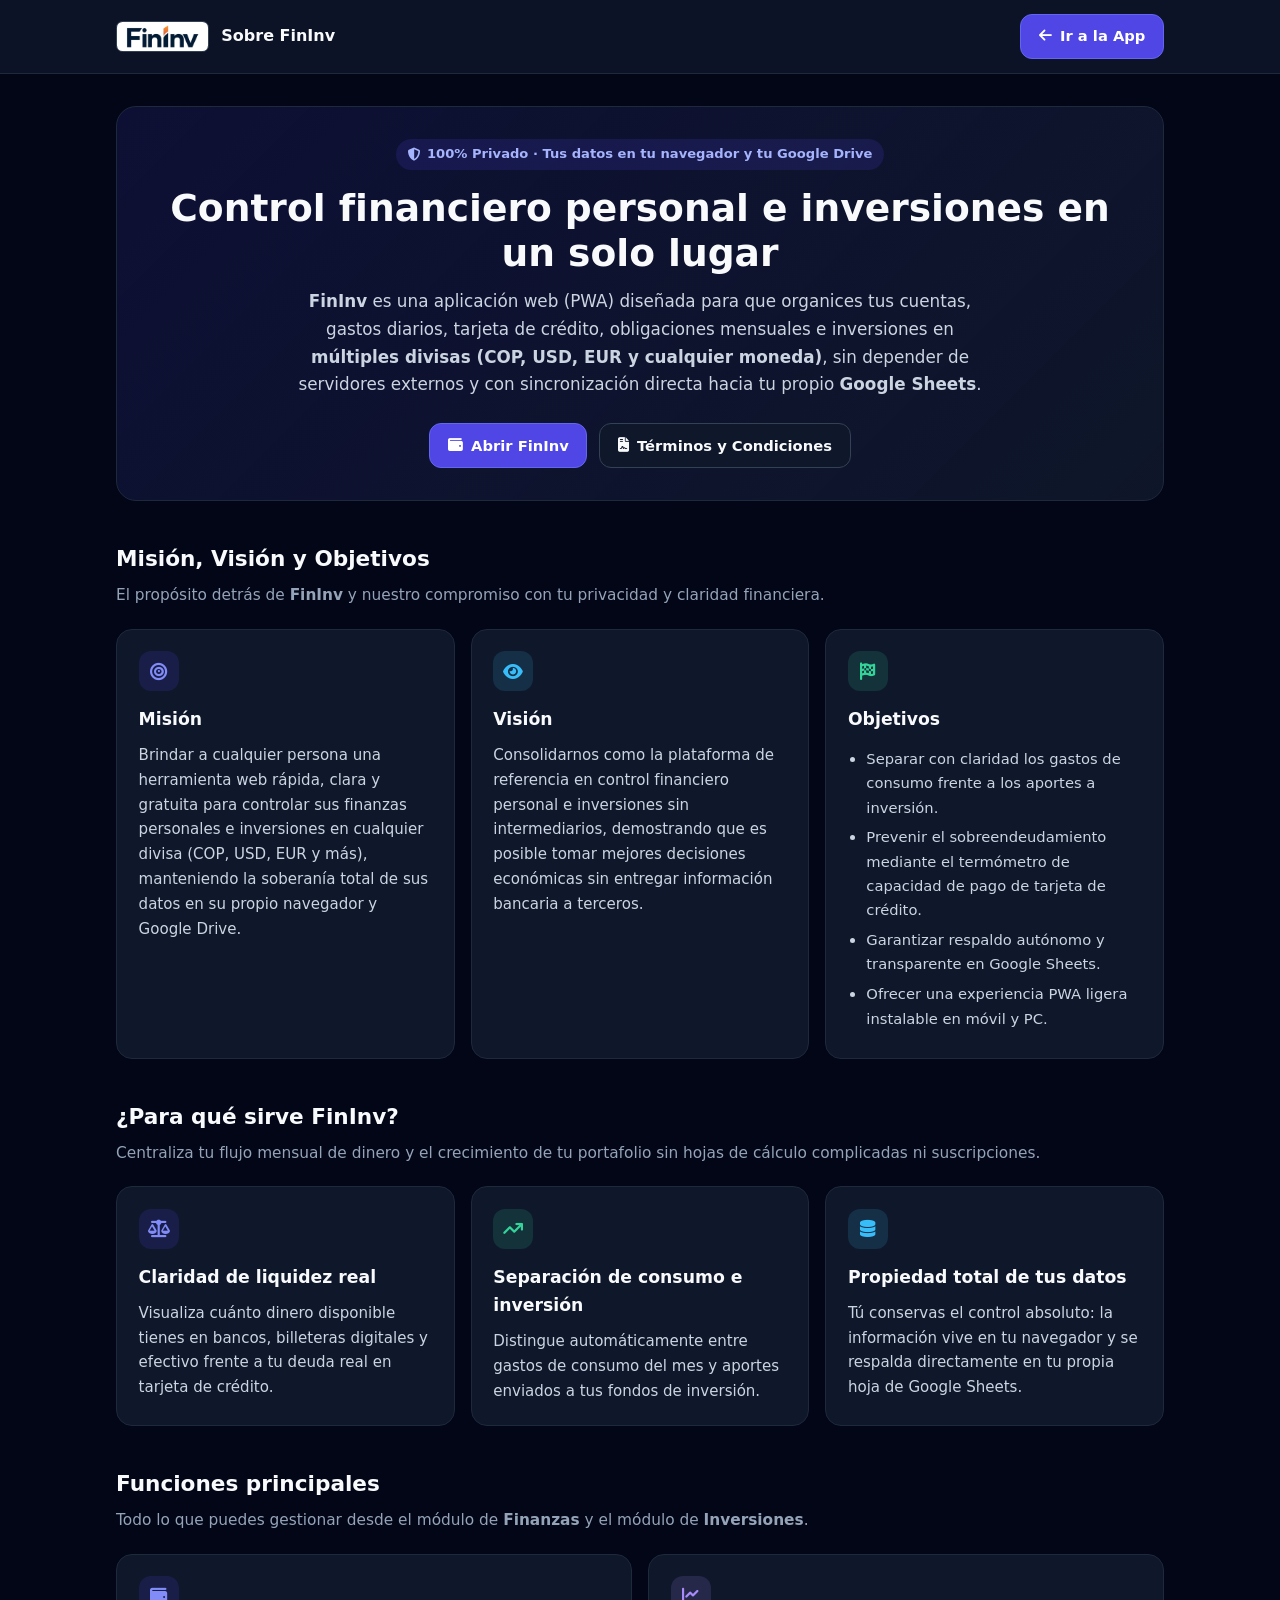
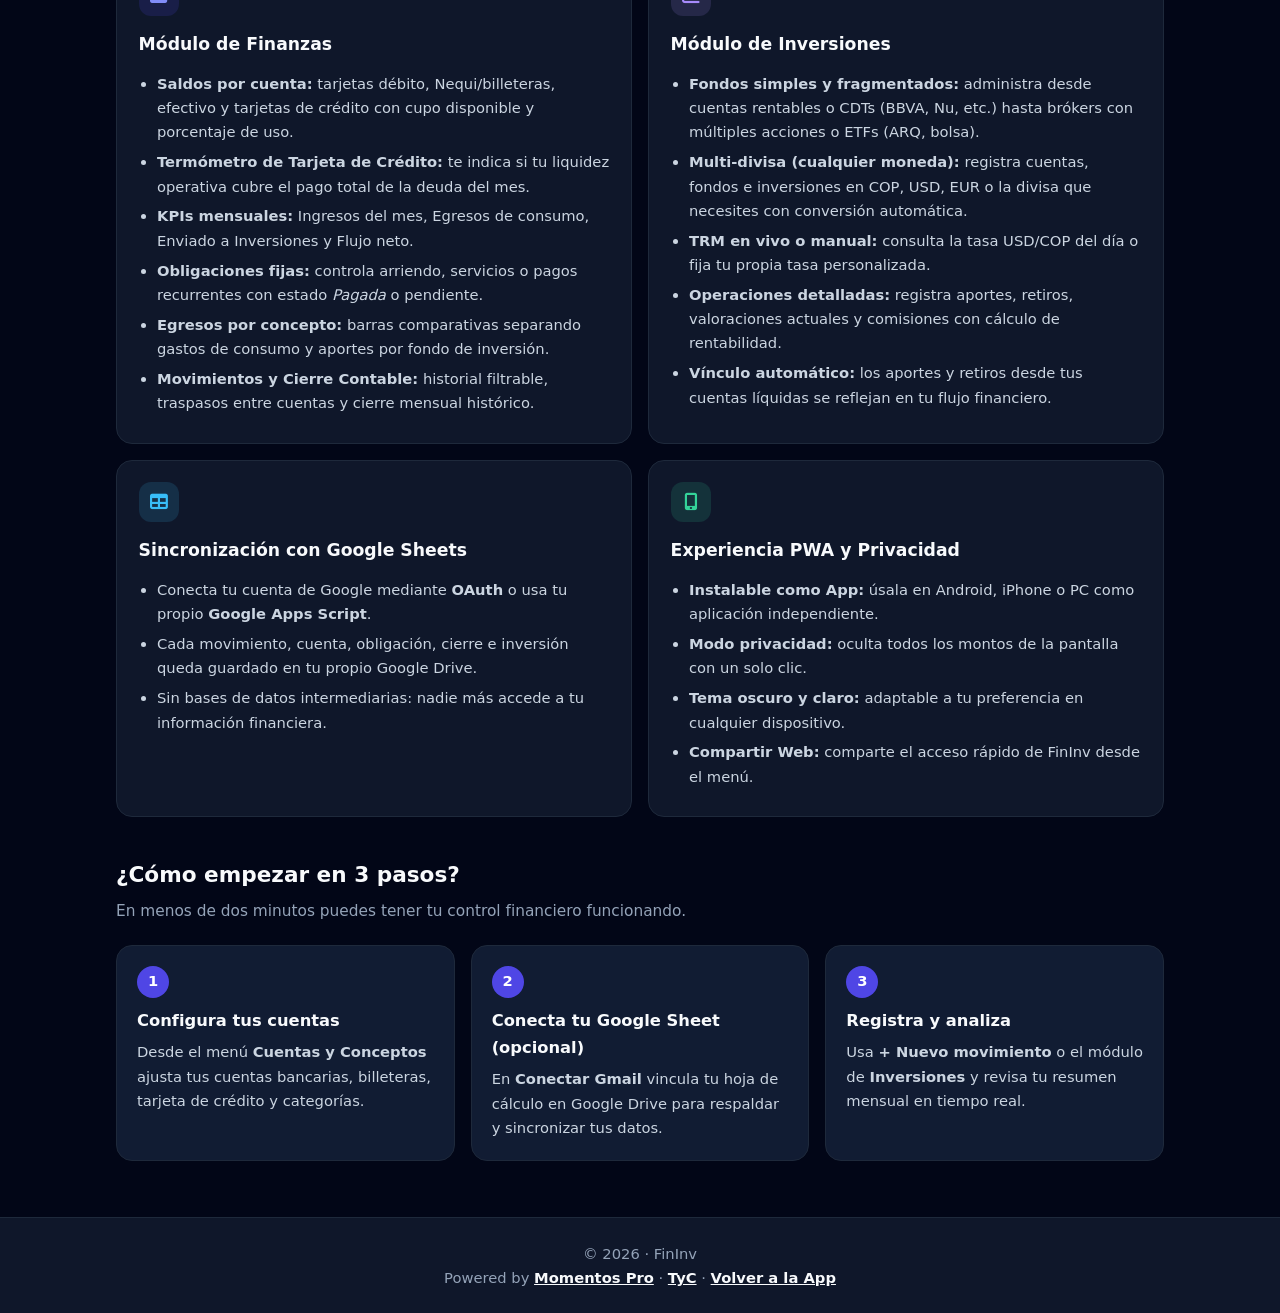
==== sobre/index.html @ 6c618187 "2026111709501416pm" ====
<!DOCTYPE html>
<html lang="es">
<head>
  <meta charset="UTF-8" />
  <meta name="viewport" content="width=device-width, initial-scale=1.0" />
  <title>Sobre FinInv — Misión, Visión, Objetivos y Funciones</title>
  <meta name="description" content="Conoce la misión, visión, objetivos y funciones de FinInv: empoderar tu control financiero personal e inversiones en múltiples divisas (COP, USD, EUR y cualquier moneda) con privacidad total y sincronización directa en tu Google Sheets." />
  <meta name="keywords" content="FinInv, misión FinInv, visión FinInv, objetivos FinInv, qué es FinInv, control financiero multi-divisa, finanzas personales, inversiones multi-moneda, COP, USD, EUR, soberanía de datos, Google Sheets, Momentos Pro" />
  <meta name="author" content="Momentos Pro" />
  <meta name="robots" content="index, follow" />
  <meta name="theme-color" content="#020617" />
  <link rel="canonical" href="https://www.fininv.momentospro.com/sobre/" />

  <link rel="icon" href="/recursos/media/global/favicon_fininv.ico" sizes="64x64" type="image/x-icon" />
  <link rel="icon" href="/recursos/media/global/favicon_fininv.png" sizes="100x100" type="image/png" />
  <link rel="apple-touch-icon" href="/recursos/media/global/pwa_fininv_256x256.png" sizes="256x256" />

  <meta property="og:title" content="Sobre FinInv — Control Financiero e Inversiones" />
  <meta property="og:description" content="Descubre cómo FinInv te ayuda a organizar tus finanzas, deudas, obligaciones e inversiones en múltiples divisas con tus datos en tu propio Google Sheets." />
  <meta property="og:image" content="https://www.fininv.momentospro.com/recursos/media/global/pwa_fininv_256x256.png" />
  <meta property="og:image:type" content="image/png" />
  <meta property="og:image:width" content="256" />
  <meta property="og:image:height" content="256" />
  <meta property="og:url" content="https://www.fininv.momentospro.com/sobre/" />
  <meta property="og:type" content="website" />
  <meta property="og:locale" content="es_CO" />

  <!-- Schema.org SEO: AboutPage + WebApplication (Misión, Visión y Objetivos) -->
  <script type="application/ld+json">
  {
    "@context": "https://schema.org",
    "@type": "AboutPage",
    "name": "Sobre FinInv — Misión, Visión, Objetivos y Funciones",
    "url": "https://www.fininv.momentospro.com/sobre/",
    "inLanguage": "es-CO",
    "description": "Misión: brindar claridad financiera personal e inversiones en múltiples divisas (COP, USD, EUR y cualquier moneda) con soberanía total de los datos en Google Sheets. Visión: ser la herramienta web privada de referencia en gestión financiera personal.",
    "mainEntity": {
      "@type": "WebApplication",
      "name": "FinInv",
      "url": "https://www.fininv.momentospro.com/",
      "applicationCategory": "FinanceApplication",
      "operatingSystem": "Web",
      "provider": {
        "@type": "Organization",
        "name": "Momentos Pro",
        "url": "https://momentospro.com/"
      }
    }
  }
  </script>

  <link rel="stylesheet" href="https://cdnjs.cloudflare.com/ajax/libs/font-awesome/6.5.0/css/all.min.css" />
  <link rel="stylesheet" href="/recursos/css/sobre/sobre.css" />
</head>
<body>
  <header class="sobre-header">
    <div class="sobre-header-inner">
      <a href="/" class="sobre-brand">
        <img src="/recursos/media/global/fininv_logo.avif" alt="FinInv" />
        <span>Sobre FinInv</span>
      </a>
      <a href="/" class="sobre-btn primary">
        <i class="fa-solid fa-arrow-left"></i>
        <span>Ir a la App</span>
      </a>
    </div>
  </header>

  <main class="sobre-main">
    <!-- Hero -->
    <section class="sobre-hero">
      <div class="sobre-badge">
        <i class="fa-solid fa-shield-halved"></i>
        <span>100% Privado · Tus datos en tu navegador y tu Google Drive</span>
      </div>
      <h1>Control financiero personal e inversiones en un solo lugar</h1>
      <p>
        <strong>FinInv</strong> es una aplicación web (PWA) diseñada para que organices tus cuentas,
        gastos diarios, tarjeta de crédito, obligaciones mensuales e inversiones en <strong>múltiples divisas (COP, USD, EUR y cualquier moneda)</strong>,
        sin depender de servidores externos y con sincronización directa hacia tu propio <strong>Google Sheets</strong>.
      </p>
      <div class="sobre-hero-actions">
        <a href="/" class="sobre-btn primary">
          <i class="fa-solid fa-wallet"></i>
          <span>Abrir FinInv</span>
        </a>
        <a href="/tyc/" class="sobre-btn">
          <i class="fa-solid fa-file-contract"></i>
          <span>Términos y Condiciones</span>
        </a>
      </div>
    </section>

    <!-- Misión, Visión y Objetivos -->
    <section>
      <h2 class="sobre-section-title">Misión, Visión y Objetivos</h2>
      <p class="sobre-section-sub">
        El propósito detrás de <strong>FinInv</strong> y nuestro compromiso con tu privacidad y claridad financiera.
      </p>
      <div class="sobre-grid cols-3">
        <article class="sobre-card">
          <div class="sobre-card-icon"><i class="fa-solid fa-bullseye"></i></div>
          <h3>Misión</h3>
          <p>
            Brindar a cualquier persona una herramienta web rápida, clara y gratuita para controlar sus finanzas personales e inversiones en cualquier divisa (COP, USD, EUR y más), manteniendo la soberanía total de sus datos en su propio navegador y Google Drive.
          </p>
        </article>
        <article class="sobre-card">
          <div class="sobre-card-icon sky"><i class="fa-solid fa-eye"></i></div>
          <h3>Visión</h3>
          <p>
            Consolidarnos como la plataforma de referencia en control financiero personal e inversiones sin intermediarios, demostrando que es posible tomar mejores decisiones económicas sin entregar información bancaria a terceros.
          </p>
        </article>
        <article class="sobre-card">
          <div class="sobre-card-icon emerald"><i class="fa-solid fa-flag-checkered"></i></div>
          <h3>Objetivos</h3>
          <ul class="sobre-list">
            <li>Separar con claridad los gastos de consumo frente a los aportes a inversión.</li>
            <li>Prevenir el sobreendeudamiento mediante el termómetro de capacidad de pago de tarjeta de crédito.</li>
            <li>Garantizar respaldo autónomo y transparente en Google Sheets.</li>
            <li>Ofrecer una experiencia PWA ligera instalable en móvil y PC.</li>
          </ul>
        </article>
      </div>
    </section>

    <!-- ¿Para qué sirve? -->
    <section>
      <h2 class="sobre-section-title">¿Para qué sirve FinInv?</h2>
      <p class="sobre-section-sub">
        Centraliza tu flujo mensual de dinero y el crecimiento de tu portafolio sin hojas de cálculo complicadas ni suscripciones.
      </p>
      <div class="sobre-grid cols-3">
        <article class="sobre-card">
          <div class="sobre-card-icon"><i class="fa-solid fa-scale-balanced"></i></div>
          <h3>Claridad de liquidez real</h3>
          <p>
            Visualiza cuánto dinero disponible tienes en bancos, billeteras digitales y efectivo frente a tu deuda real en tarjeta de crédito.
          </p>
        </article>
        <article class="sobre-card">
          <div class="sobre-card-icon emerald"><i class="fa-solid fa-arrow-trend-up"></i></div>
          <h3>Separación de consumo e inversión</h3>
          <p>
            Distingue automáticamente entre gastos de consumo del mes y aportes enviados a tus fondos de inversión.
          </p>
        </article>
        <article class="sobre-card">
          <div class="sobre-card-icon sky"><i class="fa-solid fa-database"></i></div>
          <h3>Propiedad total de tus datos</h3>
          <p>
            Tú conservas el control absoluto: la información vive en tu navegador y se respalda directamente en tu propia hoja de Google Sheets.
          </p>
        </article>
      </div>
    </section>

    <!-- Funciones principales -->
    <section>
      <h2 class="sobre-section-title">Funciones principales</h2>
      <p class="sobre-section-sub">
        Todo lo que puedes gestionar desde el módulo de <strong>Finanzas</strong> y el módulo de <strong>Inversiones</strong>.
      </p>
      <div class="sobre-grid">
        <article class="sobre-card">
          <div class="sobre-card-icon"><i class="fa-solid fa-wallet"></i></div>
          <h3>Módulo de Finanzas</h3>
          <ul class="sobre-list">
            <li><strong>Saldos por cuenta:</strong> tarjetas débito, Nequi/billeteras, efectivo y tarjetas de crédito con cupo disponible y porcentaje de uso.</li>
            <li><strong>Termómetro de Tarjeta de Crédito:</strong> te indica si tu liquidez operativa cubre el pago total de la deuda del mes.</li>
            <li><strong>KPIs mensuales:</strong> Ingresos del mes, Egresos de consumo, Enviado a Inversiones y Flujo neto.</li>
            <li><strong>Obligaciones fijas:</strong> controla arriendo, servicios o pagos recurrentes con estado <em>Pagada</em> o pendiente.</li>
            <li><strong>Egresos por concepto:</strong> barras comparativas separando gastos de consumo y aportes por fondo de inversión.</li>
            <li><strong>Movimientos y Cierre Contable:</strong> historial filtrable, traspasos entre cuentas y cierre mensual histórico.</li>
          </ul>
        </article>

        <article class="sobre-card">
          <div class="sobre-card-icon violet"><i class="fa-solid fa-chart-line"></i></div>
          <h3>Módulo de Inversiones</h3>
          <ul class="sobre-list">
            <li><strong>Fondos simples y fragmentados:</strong> administra desde cuentas rentables o CDTs (BBVA, Nu, etc.) hasta brókers con múltiples acciones o ETFs (ARQ, bolsa).</li>
            <li><strong>Multi-divisa (cualquier moneda):</strong> registra cuentas, fondos e inversiones en COP, USD, EUR o la divisa que necesites con conversión automática.</li>
            <li><strong>TRM en vivo o manual:</strong> consulta la tasa USD/COP del día o fija tu propia tasa personalizada.</li>
            <li><strong>Operaciones detalladas:</strong> registra aportes, retiros, valoraciones actuales y comisiones con cálculo de rentabilidad.</li>
            <li><strong>Vínculo automático:</strong> los aportes y retiros desde tus cuentas líquidas se reflejan en tu flujo financiero.</li>
          </ul>
        </article>

        <article class="sobre-card">
          <div class="sobre-card-icon sky"><i class="fa-solid fa-table"></i></div>
          <h3>Sincronización con Google Sheets</h3>
          <ul class="sobre-list">
            <li>Conecta tu cuenta de Google mediante <strong>OAuth</strong> o usa tu propio <strong>Google Apps Script</strong>.</li>
            <li>Cada movimiento, cuenta, obligación, cierre e inversión queda guardado en tu propio Google Drive.</li>
            <li>Sin bases de datos intermediarias: nadie más accede a tu información financiera.</li>
          </ul>
        </article>

        <article class="sobre-card">
          <div class="sobre-card-icon emerald"><i class="fa-solid fa-mobile-screen-button"></i></div>
          <h3>Experiencia PWA y Privacidad</h3>
          <ul class="sobre-list">
            <li><strong>Instalable como App:</strong> úsala en Android, iPhone o PC como aplicación independiente.</li>
            <li><strong>Modo privacidad:</strong> oculta todos los montos de la pantalla con un solo clic.</li>
            <li><strong>Tema oscuro y claro:</strong> adaptable a tu preferencia en cualquier dispositivo.</li>
            <li><strong>Compartir Web:</strong> comparte el acceso rápido de FinInv desde el menú.</li>
          </ul>
        </article>
      </div>
    </section>

    <!-- Cómo empezar -->
    <section>
      <h2 class="sobre-section-title">¿Cómo empezar en 3 pasos?</h2>
      <p class="sobre-section-sub">En menos de dos minutos puedes tener tu control financiero funcionando.</p>
      <div class="sobre-steps">
        <div class="sobre-step">
          <div class="sobre-step-num">1</div>
          <h3>Configura tus cuentas</h3>
          <p>Desde el menú <strong>Cuentas y Conceptos</strong> ajusta tus cuentas bancarias, billeteras, tarjeta de crédito y categorías.</p>
        </div>
        <div class="sobre-step">
          <div class="sobre-step-num">2</div>
          <h3>Conecta tu Google Sheet (opcional)</h3>
          <p>En <strong>Conectar Gmail</strong> vincula tu hoja de cálculo en Google Drive para respaldar y sincronizar tus datos.</p>
        </div>
        <div class="sobre-step">
          <div class="sobre-step-num">3</div>
          <h3>Registra y analiza</h3>
          <p>Usa <strong>+ Nuevo movimiento</strong> o el módulo de <strong>Inversiones</strong> y revisa tu resumen mensual en tiempo real.</p>
        </div>
      </div>
    </section>
  </main>

  <footer class="sobre-footer">
    © 2026 · FinInv <br />
    Powered by <a href="https://momentospro.com/" target="_blank" rel="noopener">Momentos Pro</a> ·
    <a href="/tyc/">TyC</a> ·
    <a href="/">Volver a la App</a>
  </footer>
</body>
</html>
---- recursos/css/sobre/sobre.css ----
/* sobre.css | Página informativa Sobre FinInv */

:root {
  --bg-page: #020617;
  --bg-card: #0f172a;
  --bg-subtle: #111c33;
  --border: #1e293b;
  --border-strong: #334155;
  --text-strong: #f8fafc;
  --text-main: #e2e8f0;
  --text-muted: #94a3b8;
  --indigo: #4f46e5;
  --indigo-hover: #6366f1;
  --indigo-soft: rgba(79, 70, 229, 0.16);
  --emerald: #34d399;
  --sky: #38bdf8;
  --violet: #a78bfa;
}

* {
  box-sizing: border-box;
}

html, body {
  margin: 0;
  padding: 0;
  background: var(--bg-page);
  color: var(--text-main);
  font-family: system-ui, -apple-system, BlinkMacSystemFont, "Segoe UI", Roboto, sans-serif;
  line-height: 1.65;
}

a {
  color: inherit;
}

.sobre-header {
  border-bottom: 1px solid var(--border);
  background: rgba(15, 23, 42, 0.85);
  backdrop-filter: blur(8px);
  position: sticky;
  top: 0;
  z-index: 20;
}

.sobre-header-inner {
  max-width: 68rem;
  margin: 0 auto;
  padding: 0.85rem 1.25rem;
  display: flex;
  align-items: center;
  justify-content: space-between;
  gap: 1rem;
}

.sobre-brand {
  display: flex;
  align-items: center;
  gap: 0.75rem;
  text-decoration: none;
}

.sobre-brand img {
  height: 1.9rem;
  border-radius: 0.4rem;
  border: 1px solid var(--border-strong);
  background: var(--bg-card);
}

.sobre-brand span {
  font-size: 1rem;
  font-weight: 700;
  color: var(--text-strong);
}

.sobre-btn {
  display: inline-flex;
  align-items: center;
  justify-content: center;
  gap: 0.5rem;
  padding: 0.6rem 1.1rem;
  border-radius: 0.75rem;
  font-size: 0.92rem;
  font-weight: 600;
  text-decoration: none;
  border: 1px solid var(--border-strong);
  background: var(--bg-card);
  color: var(--text-strong);
  transition: background-color 0.15s ease, border-color 0.15s ease, transform 0.15s ease;
}

.sobre-btn:hover {
  background: #1e293b;
}

.sobre-btn.primary {
  background: var(--indigo);
  border-color: var(--indigo-hover);
  color: #ffffff;
}

.sobre-btn.primary:hover {
  background: var(--indigo-hover);
}

.sobre-main {
  max-width: 68rem;
  margin: 0 auto;
  padding: 2rem 1.25rem 3.5rem;
  display: flex;
  flex-direction: column;
  gap: 2.5rem;
}

.sobre-hero {
  border: 1px solid var(--border);
  border-radius: 1.25rem;
  background: linear-gradient(135deg, rgba(79, 70, 229, 0.14), rgba(15, 23, 42, 0.95));
  padding: 2rem 1.5rem;
  text-align: center;
}

.sobre-badge {
  display: inline-flex;
  align-items: center;
  gap: 0.4rem;
  padding: 0.3rem 0.75rem;
  border-radius: 9999px;
  background: var(--indigo-soft);
  color: #a5b4fc;
  font-size: 0.82rem;
  font-weight: 600;
  margin-bottom: 1rem;
}

.sobre-hero h1 {
  margin: 0 0 0.75rem;
  font-size: clamp(1.65rem, 4vw, 2.35rem);
  line-height: 1.2;
  color: var(--text-strong);
}

.sobre-hero p {
  margin: 0 auto 1.5rem;
  max-width: 44rem;
  font-size: 1.05rem;
  color: #cbd5e1;
}

.sobre-hero-actions {
  display: flex;
  flex-wrap: wrap;
  justify-content: center;
  gap: 0.75rem;
}

.sobre-section-title {
  margin: 0 0 0.4rem;
  font-size: 1.35rem;
  font-weight: 700;
  color: var(--text-strong);
}

.sobre-section-sub {
  margin: 0 0 1.25rem;
  font-size: 0.96rem;
  color: var(--text-muted);
}

.sobre-grid {
  display: grid;
  grid-template-columns: 1fr;
  gap: 1rem;
}

@media (min-width: 768px) {
  .sobre-grid {
    grid-template-columns: repeat(2, minmax(0, 1fr));
  }
  .sobre-grid.cols-3 {
    grid-template-columns: repeat(3, minmax(0, 1fr));
  }
}

.sobre-card {
  border: 1px solid var(--border);
  border-radius: 1rem;
  background: var(--bg-card);
  padding: 1.35rem;
  display: flex;
  flex-direction: column;
  gap: 0.6rem;
}

.sobre-card-icon {
  width: 2.5rem;
  height: 2.5rem;
  border-radius: 0.75rem;
  display: flex;
  align-items: center;
  justify-content: center;
  font-size: 1.1rem;
  background: var(--indigo-soft);
  color: #818cf8;
}

.sobre-card-icon.emerald {
  background: rgba(52, 211, 153, 0.14);
  color: var(--emerald);
}

.sobre-card-icon.sky {
  background: rgba(56, 189, 248, 0.14);
  color: var(--sky);
}

.sobre-card-icon.violet {
  background: rgba(167, 139, 250, 0.14);
  color: var(--violet);
}

.sobre-card h3 {
  margin: 0.25rem 0 0;
  font-size: 1.08rem;
  color: var(--text-strong);
}

.sobre-card p {
  margin: 0;
  font-size: 0.94rem;
  color: #cbd5e1;
}

.sobre-list {
  margin: 0.25rem 0 0;
  padding-left: 1.15rem;
  font-size: 0.92rem;
  color: #cbd5e1;
}

.sobre-list li {
  margin-bottom: 0.35rem;
}

.sobre-steps {
  display: grid;
  grid-template-columns: 1fr;
  gap: 1rem;
}

@media (min-width: 768px) {
  .sobre-steps {
    grid-template-columns: repeat(3, minmax(0, 1fr));
  }
}

.sobre-step {
  border: 1px solid var(--border);
  border-radius: 1rem;
  background: var(--bg-subtle);
  padding: 1.25rem;
}

.sobre-step-num {
  display: inline-flex;
  align-items: center;
  justify-content: center;
  width: 2rem;
  height: 2rem;
  border-radius: 9999px;
  background: var(--indigo);
  color: #ffffff;
  font-weight: 700;
  font-size: 0.92rem;
  margin-bottom: 0.65rem;
}

.sobre-step h3 {
  margin: 0 0 0.35rem;
  font-size: 1.02rem;
  color: var(--text-strong);
}

.sobre-step p {
  margin: 0;
  font-size: 0.92rem;
  color: #cbd5e1;
}

.sobre-footer {
  border-top: 1px solid var(--border);
  background: var(--bg-card);
  padding: 1.5rem 1.25rem;
  text-align: center;
  font-size: 0.92rem;
  line-height: 1.6;
  color: var(--text-muted);
}

.sobre-footer a {
  color: var(--text-strong);
  font-weight: 600;
}
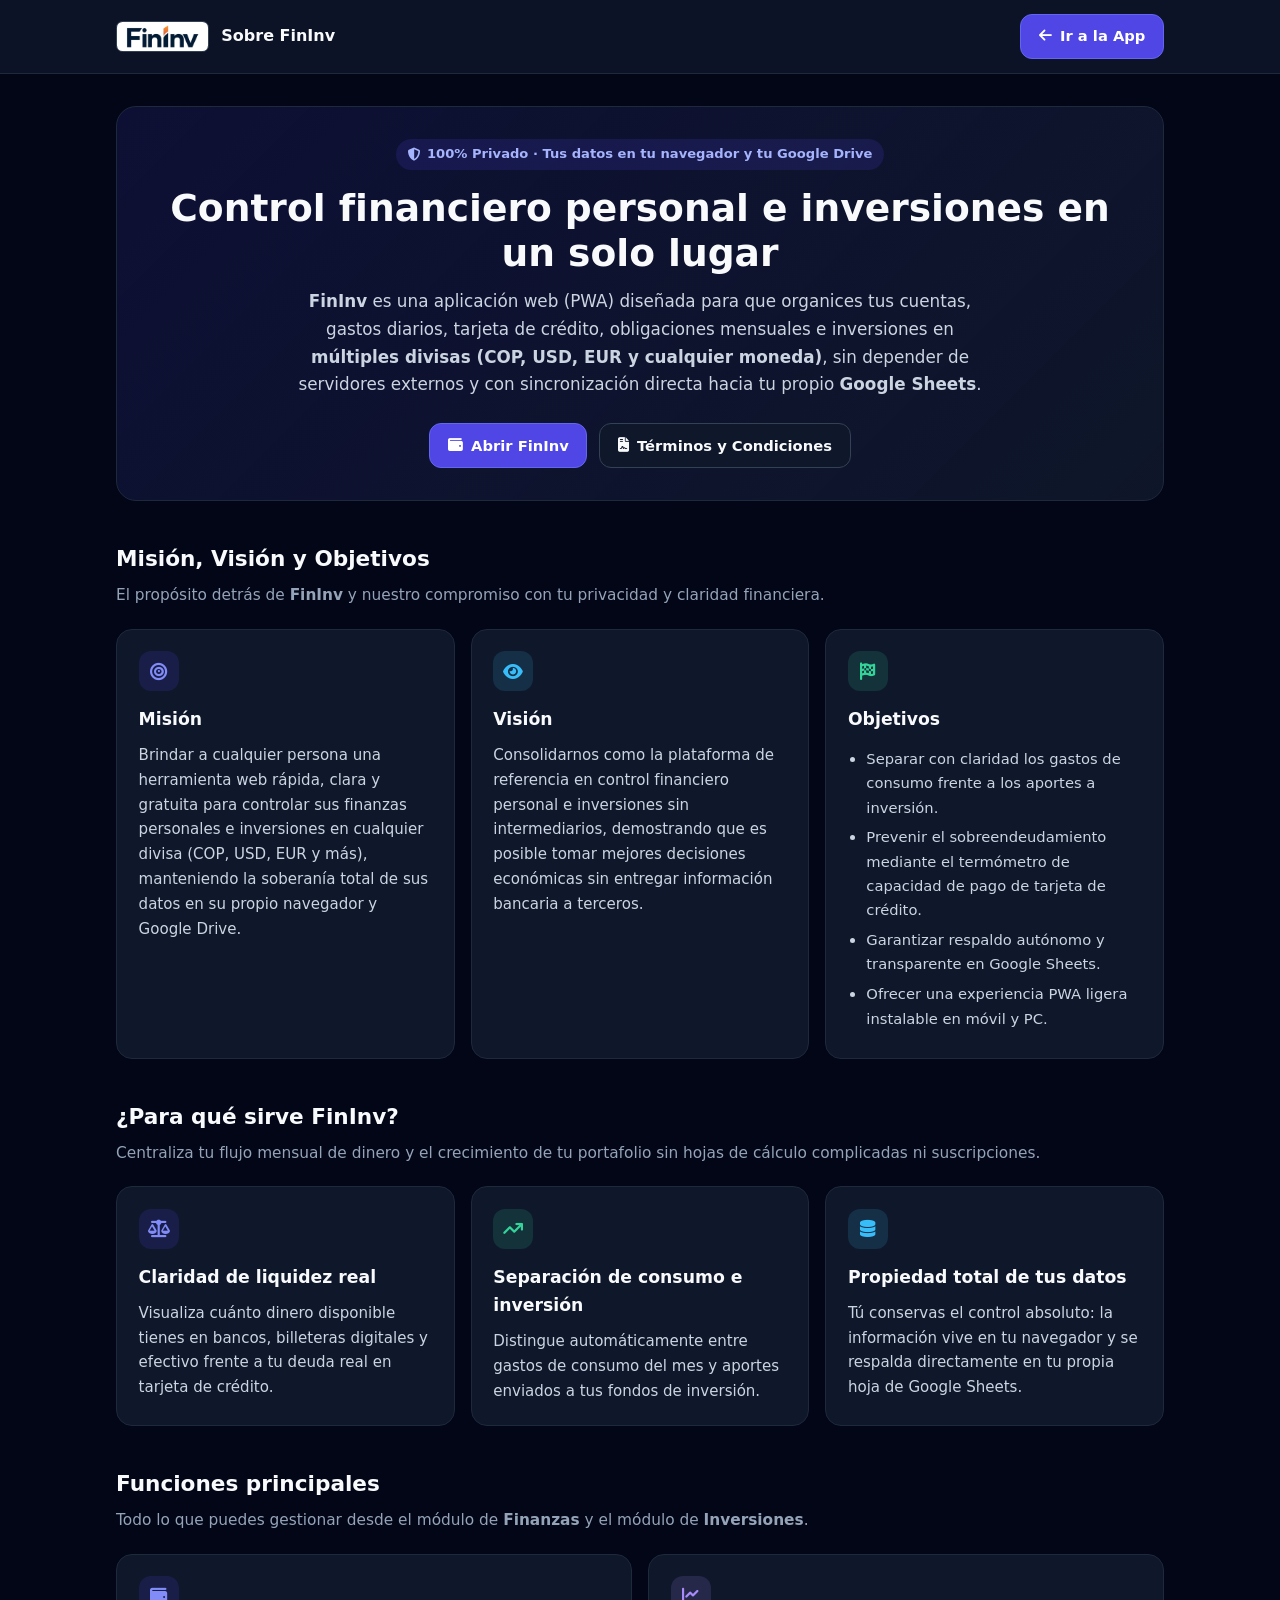
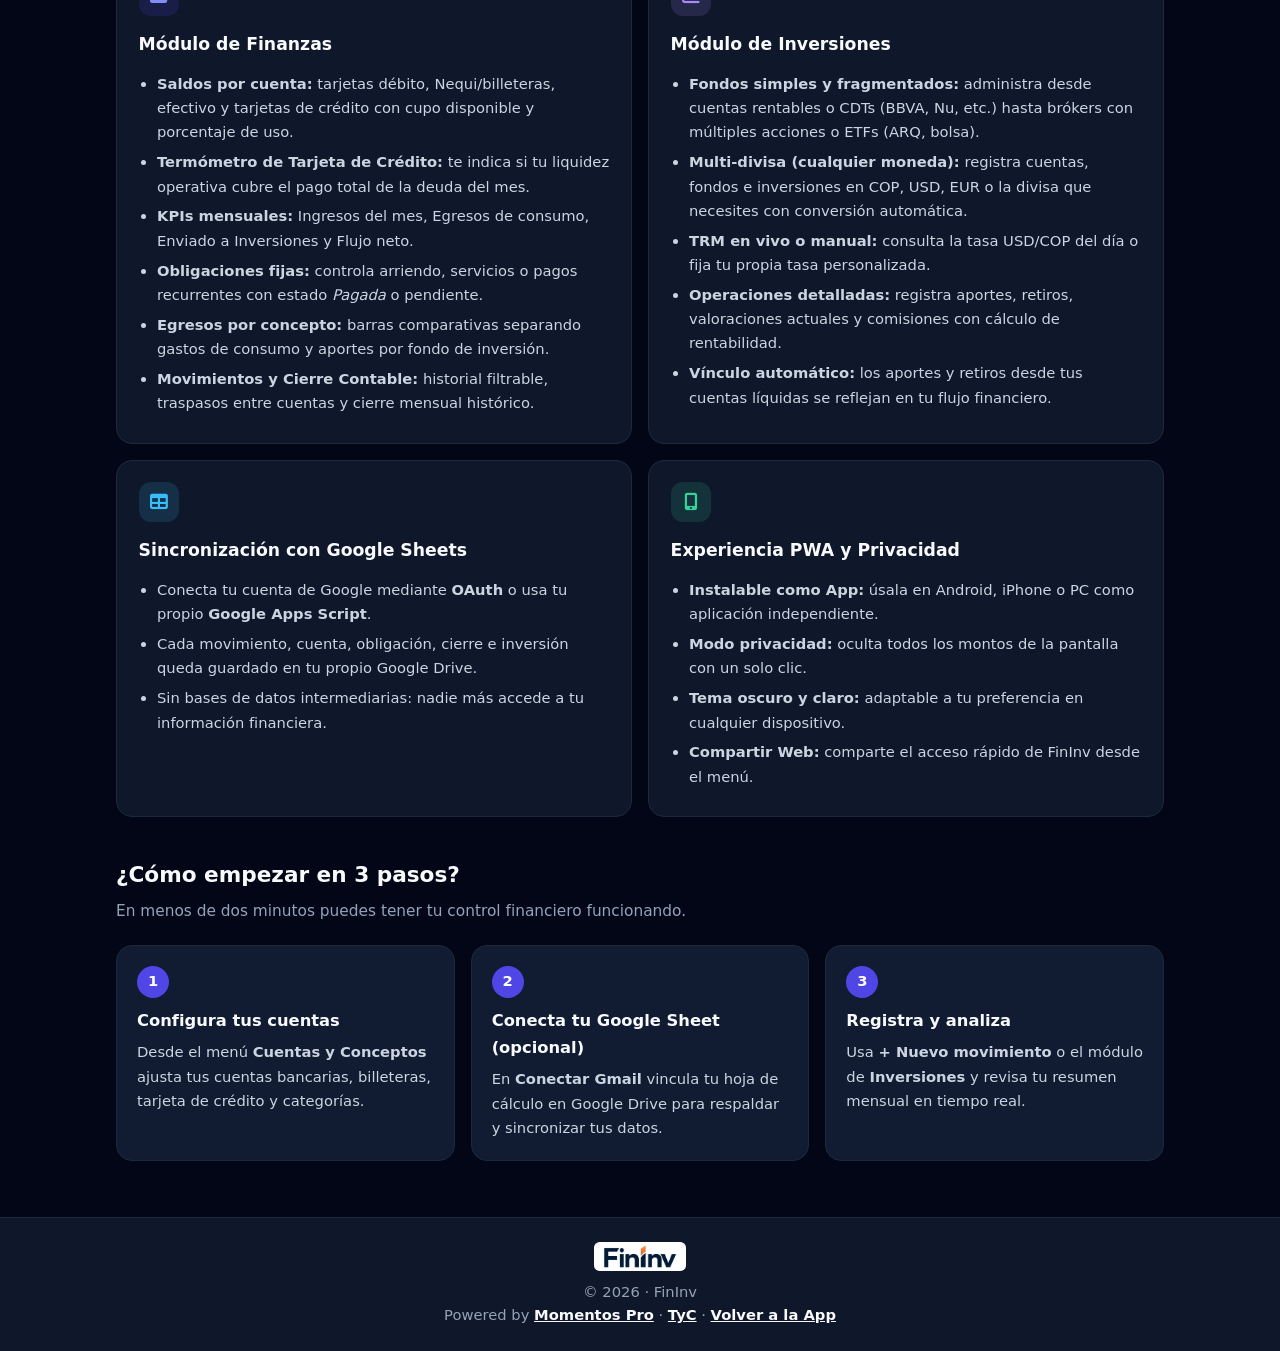
==== commit cf4ba9f1: "20261119050249pm" ====
--- a/sobre/index.html
+++ b/sobre/index.html
@@ -236,6 +236,7 @@
   </main>
 
   <footer class="sobre-footer">
+    <img src="/recursos/media/global/fininv_logo.avif" alt="FinInv" style="display:block;height:1.8rem;width:auto;margin:0 auto 0.55rem;border-radius:0.35rem" />
     © 2026 · FinInv <br />
     Powered by <a href="https://momentospro.com/" target="_blank" rel="noopener">Momentos Pro</a> ·
     <a href="/tyc/">TyC</a> ·
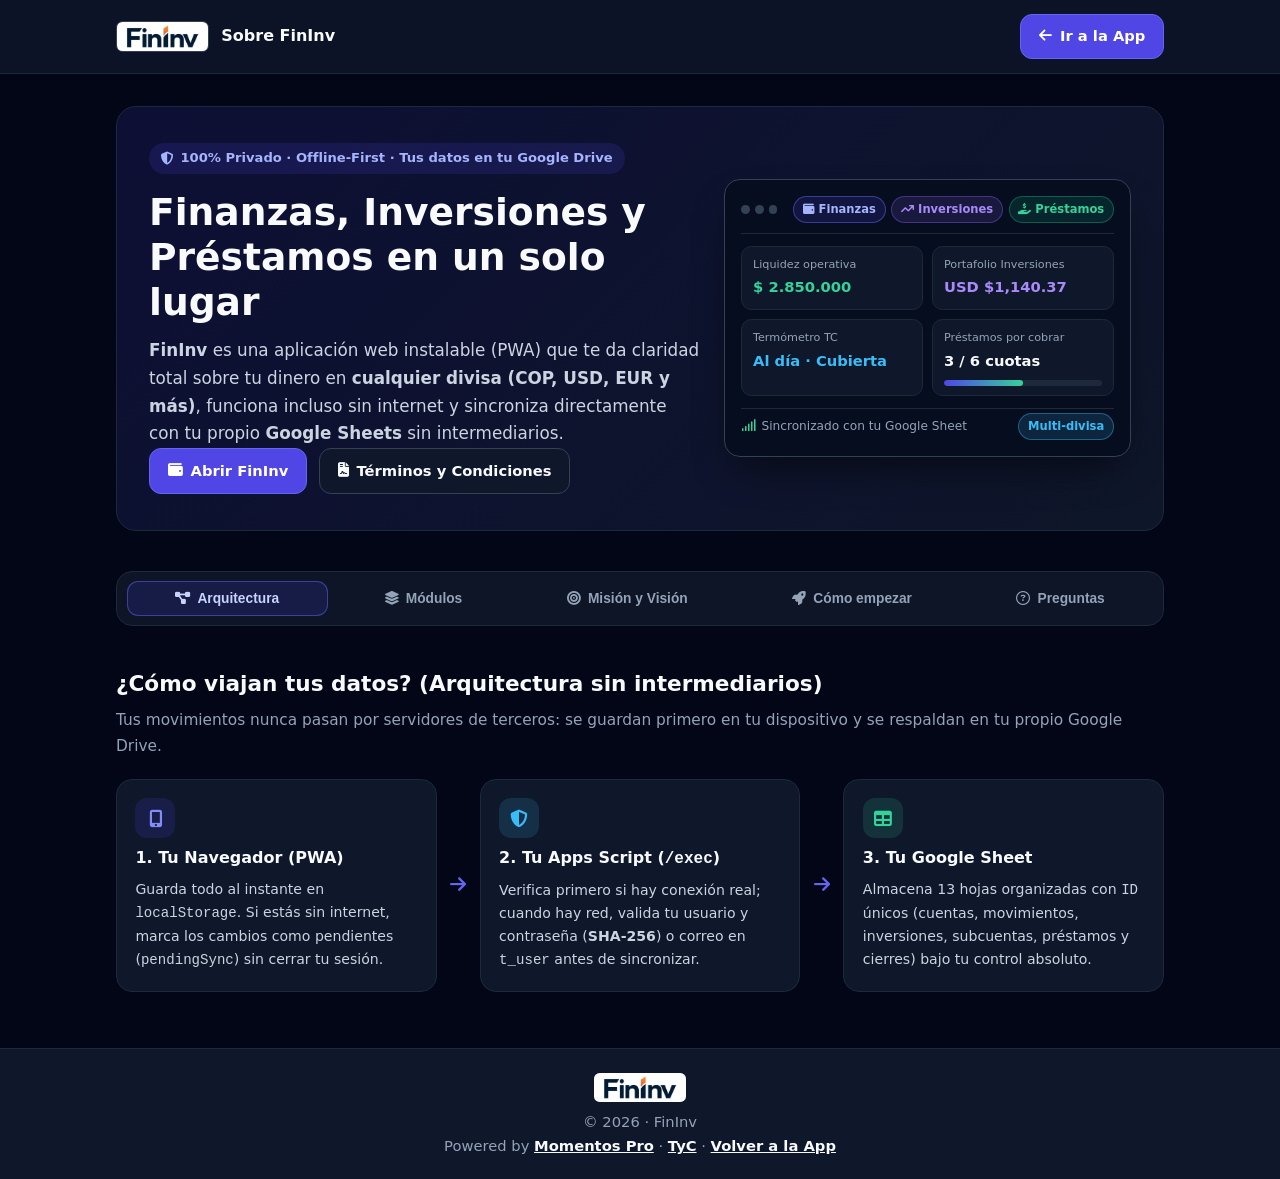
==== commit dd2ff955: "20261120110550pm" ====
--- a/sobre/index.html
+++ b/sobre/index.html
@@ -3,9 +3,9 @@
 <head>
   <meta charset="UTF-8" />
   <meta name="viewport" content="width=device-width, initial-scale=1.0" />
-  <title>Sobre FinInv — Misión, Visión, Objetivos y Funciones</title>
-  <meta name="description" content="Conoce la misión, visión, objetivos y funciones de FinInv: empoderar tu control financiero personal e inversiones en múltiples divisas (COP, USD, EUR y cualquier moneda) con privacidad total y sincronización directa en tu Google Sheets." />
-  <meta name="keywords" content="FinInv, misión FinInv, visión FinInv, objetivos FinInv, qué es FinInv, control financiero multi-divisa, finanzas personales, inversiones multi-moneda, COP, USD, EUR, soberanía de datos, Google Sheets, Momentos Pro" />
+  <title>Sobre FinInv — Control Financiero, Inversiones y Préstamos</title>
+  <meta name="description" content="Conoce cómo funciona FinInv: plataforma PWA privada para controlar tus finanzas personales, inversiones multi-divisa (Cartera Gestionada, Cartera Libre y Bolsillos) y préstamos con respaldo en tu propio Google Sheets." />
+  <meta name="keywords" content="FinInv, qué es FinInv, finanzas personales, cartera libre, cartera gestionada, bolsillos, préstamos, multi-divisa, COP, USD, EUR, offline PWA, Google Sheets, Momentos Pro" />
   <meta name="author" content="Momentos Pro" />
   <meta name="robots" content="index, follow" />
   <meta name="theme-color" content="#020617" />
@@ -15,8 +15,8 @@
   <link rel="icon" href="/recursos/media/global/favicon_fininv.png" sizes="100x100" type="image/png" />
   <link rel="apple-touch-icon" href="/recursos/media/global/pwa_fininv_256x256.png" sizes="256x256" />
 
-  <meta property="og:title" content="Sobre FinInv — Control Financiero e Inversiones" />
-  <meta property="og:description" content="Descubre cómo FinInv te ayuda a organizar tus finanzas, deudas, obligaciones e inversiones en múltiples divisas con tus datos en tu propio Google Sheets." />
+  <meta property="og:title" content="Sobre FinInv — Finanzas, Inversiones y Préstamos" />
+  <meta property="og:description" content="Organiza tus finanzas, inversiones multi-divisa y préstamos con modo sin conexión y sincronización directa en tu propio Google Sheets." />
   <meta property="og:image" content="https://www.fininv.momentospro.com/recursos/media/global/pwa_fininv_256x256.png" />
   <meta property="og:image:type" content="image/png" />
   <meta property="og:image:width" content="256" />
@@ -25,15 +25,15 @@
   <meta property="og:type" content="website" />
   <meta property="og:locale" content="es_CO" />
 
-  <!-- Schema.org SEO: AboutPage + WebApplication (Misión, Visión y Objetivos) -->
+  <!-- Schema.org SEO -->
   <script type="application/ld+json">
   {
     "@context": "https://schema.org",
     "@type": "AboutPage",
-    "name": "Sobre FinInv — Misión, Visión, Objetivos y Funciones",
+    "name": "Sobre FinInv — Control Financiero, Inversiones y Préstamos",
     "url": "https://www.fininv.momentospro.com/sobre/",
     "inLanguage": "es-CO",
-    "description": "Misión: brindar claridad financiera personal e inversiones en múltiples divisas (COP, USD, EUR y cualquier moneda) con soberanía total de los datos en Google Sheets. Visión: ser la herramienta web privada de referencia en gestión financiera personal.",
+    "description": "Plataforma PWA privada para el control de finanzas personales, portafolios de inversión multi-divisa y préstamos con soberanía total de los datos en Google Sheets.",
     "mainEntity": {
       "@type": "WebApplication",
       "name": "FinInv",
@@ -67,32 +67,195 @@
   </header>
 
   <main class="sobre-main">
-    <!-- Hero -->
-    <section class="sobre-hero">
-      <div class="sobre-badge">
-        <i class="fa-solid fa-shield-halved"></i>
-        <span>100% Privado · Tus datos en tu navegador y tu Google Drive</span>
-      </div>
-      <h1>Control financiero personal e inversiones en un solo lugar</h1>
-      <p>
-        <strong>FinInv</strong> es una aplicación web (PWA) diseñada para que organices tus cuentas,
-        gastos diarios, tarjeta de crédito, obligaciones mensuales e inversiones en <strong>múltiples divisas (COP, USD, EUR y cualquier moneda)</strong>,
-        sin depender de servidores externos y con sincronización directa hacia tu propio <strong>Google Sheets</strong>.
+    <!-- Hero con Mini-Dashboard Visual -->
+    <section class="sobre-hero sobre-hero-split">
+      <div>
+        <div class="sobre-badge">
+          <i class="fa-solid fa-shield-halved"></i>
+          <span>100% Privado · Offline-First · Tus datos en tu Google Drive</span>
+        </div>
+        <h1>Finanzas, Inversiones y Préstamos en un solo lugar</h1>
+        <p style="margin:0">
+          <strong>FinInv</strong> es una aplicación web instalable (PWA) que te da claridad total sobre tu dinero en
+          <strong>cualquier divisa (COP, USD, EUR y más)</strong>, funciona incluso sin internet y sincroniza directamente con tu propio <strong>Google Sheets</strong> sin intermediarios.
+        </p>
+        <div class="sobre-hero-actions">
+          <a href="/" class="sobre-btn primary">
+            <i class="fa-solid fa-wallet"></i>
+            <span>Abrir FinInv</span>
+          </a>
+          <a href="/tyc/" class="sobre-btn">
+            <i class="fa-solid fa-file-contract"></i>
+            <span>Términos y Condiciones</span>
+          </a>
+        </div>
+      </div>
+
+      <!-- Maqueta visual del ecosistema FinInv -->
+      <aside class="sobre-mockup" aria-label="Vista previa visual de FinInv">
+        <div class="sobre-mockup-top">
+          <div class="sobre-mockup-dots"><span></span><span></span><span></span></div>
+          <div class="sobre-mockup-pills">
+            <span class="sobre-pill active"><i class="fa-solid fa-wallet"></i> Finanzas</span>
+            <span class="sobre-pill violet"><i class="fa-solid fa-arrow-trend-up"></i> Inversiones</span>
+            <span class="sobre-pill emerald"><i class="fa-solid fa-hand-holding-dollar"></i> Préstamos</span>
+          </div>
+        </div>
+        <div class="sobre-mockup-grid">
+          <div class="sobre-mockup-stat">
+            <small>Liquidez operativa</small>
+            <strong style="color:var(--emerald)">$ 2.850.000</strong>
+          </div>
+          <div class="sobre-mockup-stat">
+            <small>Portafolio Inversiones</small>
+            <strong style="color:var(--violet)">USD $1,140.37</strong>
+          </div>
+          <div class="sobre-mockup-stat">
+            <small>Termómetro TC</small>
+            <strong style="color:var(--sky)">Al día · Cubierta</strong>
+          </div>
+          <div class="sobre-mockup-stat">
+            <small>Préstamos por cobrar</small>
+            <strong style="color:var(--text-strong)">3 / 6 cuotas</strong>
+            <div class="sobre-progress"><span style="width:50%"></span></div>
+          </div>
+        </div>
+        <div class="sobre-mini-row" style="padding-top:0.25rem;border-top:1px solid var(--border);color:var(--text-muted);font-size:0.76rem">
+          <span><i class="fa-solid fa-signal" style="color:var(--emerald);margin-right:0.35rem"></i>Sincronizado con tu Google Sheet</span>
+          <span class="sobre-pill sky">Multi-divisa</span>
+        </div>
+      </aside>
+    </section>
+
+    <!-- Selector de secciones -->
+    <nav class="sobre-tabs-bar" aria-label="Secciones informativas">
+      <button type="button" class="sobre-tab-btn is-active" data-sobre-tab="arch"><i class="fa-solid fa-diagram-project"></i> Arquitectura</button>
+      <button type="button" class="sobre-tab-btn" data-sobre-tab="modulos"><i class="fa-solid fa-layer-group"></i> Módulos</button>
+      <button type="button" class="sobre-tab-btn" data-sobre-tab="mision"><i class="fa-solid fa-bullseye"></i> Misión y Visión</button>
+      <button type="button" class="sobre-tab-btn" data-sobre-tab="empezar"><i class="fa-solid fa-rocket"></i> Cómo empezar</button>
+      <button type="button" class="sobre-tab-btn" data-sobre-tab="faq"><i class="fa-regular fa-circle-question"></i> Preguntas</button>
+    </nav>
+
+    <!-- Diagrama de Arquitectura -->
+    <section class="sobre-segment" data-sobre-panel="arch">
+      <h2 class="sobre-section-title">¿Cómo viajan tus datos? (Arquitectura sin intermediarios)</h2>
+      <p class="sobre-section-sub">
+        Tus movimientos nunca pasan por servidores de terceros: se guardan primero en tu dispositivo y se respaldan en tu propio Google Drive.
       </p>
-      <div class="sobre-hero-actions">
-        <a href="/" class="sobre-btn primary">
-          <i class="fa-solid fa-wallet"></i>
-          <span>Abrir FinInv</span>
-        </a>
-        <a href="/tyc/" class="sobre-btn">
-          <i class="fa-solid fa-file-contract"></i>
-          <span>Términos y Condiciones</span>
-        </a>
+      <div class="sobre-arch-flow">
+        <article class="sobre-arch-node">
+          <div class="sobre-card-icon"><i class="fa-solid fa-mobile-screen-button"></i></div>
+          <h3 style="margin:0;font-size:1rem;color:var(--text-strong)">1. Tu Navegador (PWA)</h3>
+          <p style="margin:0;font-size:0.88rem;color:#cbd5e1">
+            Guarda todo al instante en <code>localStorage</code>. Si estás sin internet, marca los cambios como pendientes (<code>pendingSync</code>) sin cerrar tu sesión.
+          </p>
+        </article>
+
+        <div class="sobre-arch-arrow" aria-hidden="true"><i class="fa-solid fa-arrow-right"></i></div>
+
+        <article class="sobre-arch-node">
+          <div class="sobre-card-icon sky"><i class="fa-solid fa-shield-halved"></i></div>
+          <h3 style="margin:0;font-size:1rem;color:var(--text-strong)">2. Tu Apps Script (<code>/exec</code>)</h3>
+          <p style="margin:0;font-size:0.88rem;color:#cbd5e1">
+            Verifica primero si hay conexión real; cuando hay red, valida tu usuario y contraseña (<strong>SHA-256</strong>) o correo en <code>t_user</code> antes de sincronizar.
+          </p>
+        </article>
+
+        <div class="sobre-arch-arrow" aria-hidden="true"><i class="fa-solid fa-arrow-right"></i></div>
+
+        <article class="sobre-arch-node">
+          <div class="sobre-card-icon emerald"><i class="fa-solid fa-table"></i></div>
+          <h3 style="margin:0;font-size:1rem;color:var(--text-strong)">3. Tu Google Sheet</h3>
+          <p style="margin:0;font-size:0.88rem;color:#cbd5e1">
+            Almacena 13 hojas organizadas con <code>ID</code> únicos (cuentas, movimientos, inversiones, subcuentas, préstamos y cierres) bajo tu control absoluto.
+          </p>
+        </article>
+      </div>
+    </section>
+
+    <!-- Los 3 Módulos Explicados Gráficamente -->
+    <section class="sobre-segment is-hidden" data-sobre-panel="modulos">
+      <h2 class="sobre-section-title">Los 3 Módulos de FinInv al detalle</h2>
+      <p class="sobre-section-sub">
+        Cada módulo tiene su propia barra de navegación, encabezados fijos y buscadores en tiempo real.
+      </p>
+
+      <div class="sobre-grid cols-3">
+        <!-- Módulo 1: Finanzas -->
+        <article class="sobre-card">
+          <div class="sobre-card-icon"><i class="fa-solid fa-wallet"></i></div>
+          <h3>1. Módulo de Finanzas</h3>
+          <ul class="sobre-list">
+            <li><strong>Cuentas completas:</strong> liquidez (débito, Nequi, efectivo), tarjetas de crédito (con cupo y <strong>avances</strong> hacia otras cuentas) y <strong>créditos a cuotas</strong> (capital vs. intereses y mora).</li>
+            <li><strong>Consumo vs. Inversión:</strong> el concepto protegido <strong>Inversión de Activos</strong> separa automáticamente tus aportes de los gastos de consumo.</li>
+            <li><strong>Corte y Cierres:</strong> configura tu <strong>día de corte personalizado</strong>, cierra el mes con observaciones y consulta el historial buscable.</li>
+          </ul>
+          <div class="sobre-mini-ui">
+            <div class="sobre-mini-row">
+              <span style="color:var(--text-muted)">4 pestañas</span>
+              <span class="sobre-pill active">Resumen · Mov · Cierre · Historial</span>
+            </div>
+            <div class="sobre-mini-row">
+              <span>Termómetro TC</span>
+              <strong style="color:var(--emerald)">Cubierta (+$650k)</strong>
+            </div>
+          </div>
+        </article>
+
+        <!-- Módulo 2: Inversiones -->
+        <article class="sobre-card">
+          <div class="sobre-card-icon violet"><i class="fa-solid fa-arrow-trend-up"></i></div>
+          <h3>2. Módulo de Inversiones</h3>
+          <ul class="sobre-list">
+            <li><strong>Cartera Gestionada:</strong> fondos manejados por la entidad (CDT, cajitas) con actualización de valor y rendimiento.</li>
+            <li><strong>Cartera Libre:</strong> tú eliges en qué invertir mediante <strong>subcuentas</strong> (acciones, ETFs) y <strong>Bolsillos</strong> (reserva sin rendimientos).</li>
+            <li><strong>TRM en vivo y multi-divisa:</strong> consulta tasas en vivo (Datos Abiertos / <code>open.er-api.com</code>) o usa tasa manual, comisiones y salidas externas.</li>
+          </ul>
+          <div class="sobre-mini-ui">
+            <div class="sobre-mini-row">
+              <span style="color:var(--text-muted)">Reglas internas (Cartera Libre)</span>
+              <span class="sobre-pill violet">ID único</span>
+            </div>
+            <div class="sobre-flow-rules">
+              <div class="sobre-flow-rule">
+                <span><span class="sobre-pill sky">Bolsillo</span></span>
+                <span><i class="fa-solid fa-arrow-right" style="color:var(--sky)"></i> Cualquier subcuenta</span>
+              </div>
+              <div class="sobre-flow-rule">
+                <span><span class="sobre-pill violet">Inversión</span></span>
+                <span><i class="fa-solid fa-arrow-right" style="color:var(--violet)"></i> Solo Bolsillo</span>
+              </div>
+            </div>
+          </div>
+        </article>
+
+        <!-- Módulo 3: Préstamos -->
+        <article class="sobre-card">
+          <div class="sobre-card-icon emerald"><i class="fa-solid fa-hand-holding-dollar"></i></div>
+          <h3>3. Módulo de Préstamos</h3>
+          <ul class="sobre-list">
+            <li><strong>Control por ID único:</strong> registra varios préstamos a una misma persona sin mezclar cuotas ni saldos.</li>
+            <li><strong>Intereses y frecuencias:</strong> sin interés, % mensual o % total, con cobros únicos, semanales, quincenales o mensuales.</li>
+            <li><strong>Préstamos previos a la app:</strong> regístralos con abonos anteriores sin descontar saldo de tus cuentas actuales.</li>
+          </ul>
+          <div class="sobre-mini-ui">
+            <div class="sobre-mini-row">
+              <span>Progreso de cobro</span>
+              <strong style="color:var(--emerald)">60% pagado</strong>
+            </div>
+            <div class="sobre-progress"><span style="width:60%"></span></div>
+            <div class="sobre-mini-row" style="font-size:0.75rem;color:var(--text-muted)">
+              <span>Estado Financiero</span>
+              <span>Préstamos</span>
+              <span>Movimientos</span>
+            </div>
+          </div>
+        </article>
       </div>
     </section>
 
     <!-- Misión, Visión y Objetivos -->
-    <section>
+    <section class="sobre-segment is-hidden" data-sobre-panel="mision">
       <h2 class="sobre-section-title">Misión, Visión y Objetivos</h2>
       <p class="sobre-section-sub">
         El propósito detrás de <strong>FinInv</strong> y nuestro compromiso con tu privacidad y claridad financiera.
@@ -102,135 +265,75 @@
           <div class="sobre-card-icon"><i class="fa-solid fa-bullseye"></i></div>
           <h3>Misión</h3>
           <p>
-            Brindar a cualquier persona una herramienta web rápida, clara y gratuita para controlar sus finanzas personales e inversiones en cualquier divisa (COP, USD, EUR y más), manteniendo la soberanía total de sus datos en su propio navegador y Google Drive.
+            Brindar a cualquier persona una herramienta web rápida, clara y gratuita para controlar sus finanzas personales, inversiones en cualquier divisa y préstamos, manteniendo la soberanía total de sus datos en su navegador y Google Drive.
           </p>
         </article>
         <article class="sobre-card">
           <div class="sobre-card-icon sky"><i class="fa-solid fa-eye"></i></div>
           <h3>Visión</h3>
           <p>
-            Consolidarnos como la plataforma de referencia en control financiero personal e inversiones sin intermediarios, demostrando que es posible tomar mejores decisiones económicas sin entregar información bancaria a terceros.
+            Consolidarnos como la plataforma de referencia en gestión financiera personal sin intermediarios, demostrando que es posible tomar mejores decisiones económicas sin entregar información bancaria a terceros.
           </p>
         </article>
         <article class="sobre-card">
           <div class="sobre-card-icon emerald"><i class="fa-solid fa-flag-checkered"></i></div>
           <h3>Objetivos</h3>
           <ul class="sobre-list">
-            <li>Separar con claridad los gastos de consumo frente a los aportes a inversión.</li>
-            <li>Prevenir el sobreendeudamiento mediante el termómetro de capacidad de pago de tarjeta de crédito.</li>
-            <li>Garantizar respaldo autónomo y transparente en Google Sheets.</li>
+            <li>Separar con claridad los gastos de consumo frente a la <strong>Inversión de Activos</strong>.</li>
+            <li>Prevenir el sobreendeudamiento mediante el termómetro de capacidad de pago y control de créditos.</li>
+            <li>Garantizar respaldo autónomo en Google Sheets con soporte real sin conexión.</li>
             <li>Ofrecer una experiencia PWA ligera instalable en móvil y PC.</li>
           </ul>
         </article>
       </div>
     </section>
 
-    <!-- ¿Para qué sirve? -->
-    <section>
-      <h2 class="sobre-section-title">¿Para qué sirve FinInv?</h2>
-      <p class="sobre-section-sub">
-        Centraliza tu flujo mensual de dinero y el crecimiento de tu portafolio sin hojas de cálculo complicadas ni suscripciones.
-      </p>
-      <div class="sobre-grid cols-3">
-        <article class="sobre-card">
-          <div class="sobre-card-icon"><i class="fa-solid fa-scale-balanced"></i></div>
-          <h3>Claridad de liquidez real</h3>
-          <p>
-            Visualiza cuánto dinero disponible tienes en bancos, billeteras digitales y efectivo frente a tu deuda real en tarjeta de crédito.
-          </p>
-        </article>
-        <article class="sobre-card">
-          <div class="sobre-card-icon emerald"><i class="fa-solid fa-arrow-trend-up"></i></div>
-          <h3>Separación de consumo e inversión</h3>
-          <p>
-            Distingue automáticamente entre gastos de consumo del mes y aportes enviados a tus fondos de inversión.
-          </p>
-        </article>
-        <article class="sobre-card">
-          <div class="sobre-card-icon sky"><i class="fa-solid fa-database"></i></div>
-          <h3>Propiedad total de tus datos</h3>
-          <p>
-            Tú conservas el control absoluto: la información vive en tu navegador y se respalda directamente en tu propia hoja de Google Sheets.
-          </p>
-        </article>
-      </div>
-    </section>
-
-    <!-- Funciones principales -->
-    <section>
-      <h2 class="sobre-section-title">Funciones principales</h2>
-      <p class="sobre-section-sub">
-        Todo lo que puedes gestionar desde el módulo de <strong>Finanzas</strong> y el módulo de <strong>Inversiones</strong>.
-      </p>
-      <div class="sobre-grid">
-        <article class="sobre-card">
-          <div class="sobre-card-icon"><i class="fa-solid fa-wallet"></i></div>
-          <h3>Módulo de Finanzas</h3>
-          <ul class="sobre-list">
-            <li><strong>Saldos por cuenta:</strong> tarjetas débito, Nequi/billeteras, efectivo y tarjetas de crédito con cupo disponible y porcentaje de uso.</li>
-            <li><strong>Termómetro de Tarjeta de Crédito:</strong> te indica si tu liquidez operativa cubre el pago total de la deuda del mes.</li>
-            <li><strong>KPIs mensuales:</strong> Ingresos del mes, Egresos de consumo, Enviado a Inversiones y Flujo neto.</li>
-            <li><strong>Obligaciones fijas:</strong> controla arriendo, servicios o pagos recurrentes con estado <em>Pagada</em> o pendiente.</li>
-            <li><strong>Egresos por concepto:</strong> barras comparativas separando gastos de consumo y aportes por fondo de inversión.</li>
-            <li><strong>Movimientos y Cierre Contable:</strong> historial filtrable, traspasos entre cuentas y cierre mensual histórico.</li>
-          </ul>
-        </article>
-
-        <article class="sobre-card">
-          <div class="sobre-card-icon violet"><i class="fa-solid fa-chart-line"></i></div>
-          <h3>Módulo de Inversiones</h3>
-          <ul class="sobre-list">
-            <li><strong>Fondos simples y fragmentados:</strong> administra desde cuentas rentables o CDTs (BBVA, Nu, etc.) hasta brókers con múltiples acciones o ETFs (ARQ, bolsa).</li>
-            <li><strong>Multi-divisa (cualquier moneda):</strong> registra cuentas, fondos e inversiones en COP, USD, EUR o la divisa que necesites con conversión automática.</li>
-            <li><strong>TRM en vivo o manual:</strong> consulta la tasa USD/COP del día o fija tu propia tasa personalizada.</li>
-            <li><strong>Operaciones detalladas:</strong> registra aportes, retiros, valoraciones actuales y comisiones con cálculo de rentabilidad.</li>
-            <li><strong>Vínculo automático:</strong> los aportes y retiros desde tus cuentas líquidas se reflejan en tu flujo financiero.</li>
-          </ul>
-        </article>
-
-        <article class="sobre-card">
-          <div class="sobre-card-icon sky"><i class="fa-solid fa-table"></i></div>
-          <h3>Sincronización con Google Sheets</h3>
-          <ul class="sobre-list">
-            <li>Conecta tu cuenta de Google mediante <strong>OAuth</strong> o usa tu propio <strong>Google Apps Script</strong>.</li>
-            <li>Cada movimiento, cuenta, obligación, cierre e inversión queda guardado en tu propio Google Drive.</li>
-            <li>Sin bases de datos intermediarias: nadie más accede a tu información financiera.</li>
-          </ul>
-        </article>
-
-        <article class="sobre-card">
-          <div class="sobre-card-icon emerald"><i class="fa-solid fa-mobile-screen-button"></i></div>
-          <h3>Experiencia PWA y Privacidad</h3>
-          <ul class="sobre-list">
-            <li><strong>Instalable como App:</strong> úsala en Android, iPhone o PC como aplicación independiente.</li>
-            <li><strong>Modo privacidad:</strong> oculta todos los montos de la pantalla con un solo clic.</li>
-            <li><strong>Tema oscuro y claro:</strong> adaptable a tu preferencia en cualquier dispositivo.</li>
-            <li><strong>Compartir Web:</strong> comparte el acceso rápido de FinInv desde el menú.</li>
-          </ul>
-        </article>
-      </div>
-    </section>
-
     <!-- Cómo empezar -->
-    <section>
+    <section class="sobre-segment is-hidden" data-sobre-panel="empezar">
       <h2 class="sobre-section-title">¿Cómo empezar en 3 pasos?</h2>
       <p class="sobre-section-sub">En menos de dos minutos puedes tener tu control financiero funcionando.</p>
       <div class="sobre-steps">
         <div class="sobre-step">
           <div class="sobre-step-num">1</div>
           <h3>Configura tus cuentas</h3>
-          <p>Desde el menú <strong>Cuentas y Conceptos</strong> ajusta tus cuentas bancarias, billeteras, tarjeta de crédito y categorías.</p>
+          <p>Desde <strong>Cuentas y Conceptos</strong> ajusta tus cuentas de liquidez, tarjetas de crédito, créditos a cuotas y conceptos.</p>
         </div>
         <div class="sobre-step">
           <div class="sobre-step-num">2</div>
           <h3>Conecta tu Google Sheet (opcional)</h3>
-          <p>En <strong>Conectar Gmail</strong> vincula tu hoja de cálculo en Google Drive para respaldar y sincronizar tus datos.</p>
+          <p>En <strong>Conectar Gmail</strong> pega la URL <code>/exec</code> de tu Google Apps Script y protege el acceso con usuario y contraseña.</p>
         </div>
         <div class="sobre-step">
           <div class="sobre-step-num">3</div>
           <h3>Registra y analiza</h3>
-          <p>Usa <strong>+ Nuevo movimiento</strong> o el módulo de <strong>Inversiones</strong> y revisa tu resumen mensual en tiempo real.</p>
-        </div>
+          <p>Usa <strong>+ Nuevo movimiento</strong>, <strong>Inversiones</strong> o <strong>Préstamos</strong>; activa el modo privacidad (<i class="fa-regular fa-eye"></i>) cuando estés en público.</p>
+        </div>
+      </div>
+    </section>
+
+    <!-- Preguntas Frecuentes -->
+    <section class="sobre-segment is-hidden" data-sobre-panel="faq">
+      <h2 class="sobre-section-title">Preguntas frecuentes</h2>
+      <p class="sobre-section-sub">Respuestas rápidas sobre privacidad, modo sin conexión y funcionamiento.</p>
+      <div class="sobre-faq">
+        <details>
+          <summary>¿Qué pasa si registro un movimiento cuando no tengo internet?</summary>
+          <p>
+            El movimiento se guarda al instante en tu dispositivo (<code>localStorage</code>) y se marca como pendiente de envío (<code>pendingSync</code>) sin cerrar tu sesión. En cuanto recuperes la conexión, la app sincroniza automáticamente los cambios con tu Google Sheet.
+          </p>
+        </details>
+        <details>
+          <summary>¿Puedo cambiar el nombre de una cuenta de inversión después de crearla?</summary>
+          <p>
+            Sí. Todas las cuentas de inversión, subcuentas y préstamos se vinculan internamente mediante un <code>ID</code> único. Si editas el nombre de una cuenta de inversión, todo su historial y subcuentas se mantienen intactos.
+          </p>
+        </details>
+        <details>
+          <summary>¿Momentos Pro puede ver mis saldos, movimientos o contraseñas?</summary>
+          <p>
+            No. FinInv no tiene servidores propios de base de datos. Tu información vive exclusivamente en tu navegador y en tu propio Google Sheet, y tu contraseña se valida directamente contra tu hoja <code>t_user</code> usando hash SHA-256.
+          </p>
+        </details>
       </div>
     </section>
   </main>
@@ -242,5 +345,21 @@
     <a href="/tyc/">TyC</a> ·
     <a href="/">Volver a la App</a>
   </footer>
+
+  <script>
+    (function () {
+      var btns = document.querySelectorAll('[data-sobre-tab]');
+      var panels = document.querySelectorAll('[data-sobre-panel]');
+      btns.forEach(function (btn) {
+        btn.addEventListener('click', function () {
+          var target = btn.getAttribute('data-sobre-tab');
+          btns.forEach(function (b) { b.classList.toggle('is-active', b === btn); });
+          panels.forEach(function (p) {
+            p.classList.toggle('is-hidden', p.getAttribute('data-sobre-panel') !== target);
+          });
+        });
+      });
+    })();
+  </script>
 </body>
 </html>
--- a/recursos/css/sobre/sobre.css
+++ b/recursos/css/sobre/sobre.css
@@ -301,3 +301,306 @@
   color: var(--text-strong);
   font-weight: 600;
 }
+
+/* Hero Split + Mini Dashboard Mockup */
+.sobre-hero-split {
+  display: grid;
+  grid-template-columns: 1fr;
+  gap: 1.5rem;
+  align-items: center;
+  text-align: left;
+}
+
+@media (min-width: 860px) {
+  .sobre-hero-split {
+    grid-template-columns: 1.15fr 0.85fr;
+    padding: 2.25rem 2rem;
+  }
+}
+
+.sobre-hero-split .sobre-hero-actions {
+  justify-content: flex-start;
+}
+
+.sobre-mockup {
+  border: 1px solid var(--border-strong);
+  border-radius: 1rem;
+  background: #060d1f;
+  padding: 1rem;
+  box-shadow: 0 20px 40px -15px rgba(0, 0, 0, 0.65);
+  display: flex;
+  flex-direction: column;
+  gap: 0.75rem;
+}
+
+.sobre-mockup-top {
+  display: flex;
+  align-items: center;
+  justify-content: space-between;
+  gap: 0.5rem;
+  border-bottom: 1px solid var(--border);
+  padding-bottom: 0.6rem;
+}
+
+.sobre-mockup-dots {
+  display: flex;
+  gap: 0.32rem;
+}
+
+.sobre-mockup-dots span {
+  width: 0.55rem;
+  height: 0.55rem;
+  border-radius: 9999px;
+  background: var(--border-strong);
+}
+
+.sobre-mockup-pills {
+  display: flex;
+  gap: 0.35rem;
+  flex-wrap: wrap;
+}
+
+.sobre-pill {
+  font-size: 0.72rem;
+  font-weight: 600;
+  padding: 0.2rem 0.55rem;
+  border-radius: 9999px;
+  border: 1px solid var(--border-strong);
+  background: var(--bg-card);
+  color: var(--text-muted);
+}
+
+.sobre-pill.active {
+  background: var(--indigo-soft);
+  border-color: rgba(99, 102, 241, 0.5);
+  color: #a5b4fc;
+}
+
+.sobre-pill.emerald {
+  background: rgba(16, 185, 129, 0.14);
+  border-color: rgba(16, 185, 129, 0.4);
+  color: var(--emerald);
+}
+
+.sobre-pill.sky {
+  background: rgba(56, 189, 248, 0.14);
+  border-color: rgba(56, 189, 248, 0.4);
+  color: var(--sky);
+}
+
+.sobre-pill.violet {
+  background: rgba(139, 92, 246, 0.14);
+  border-color: rgba(139, 92, 246, 0.4);
+  color: var(--violet);
+}
+
+.sobre-mockup-grid {
+  display: grid;
+  grid-template-columns: repeat(2, minmax(0, 1fr));
+  gap: 0.55rem;
+}
+
+.sobre-mockup-stat {
+  border: 1px solid var(--border);
+  border-radius: 0.65rem;
+  background: var(--bg-card);
+  padding: 0.55rem 0.7rem;
+}
+
+.sobre-mockup-stat small {
+  display: block;
+  font-size: 0.7rem;
+  color: var(--text-muted);
+}
+
+.sobre-mockup-stat strong {
+  font-size: 0.92rem;
+  color: var(--text-strong);
+}
+
+.sobre-progress {
+  height: 0.4rem;
+  border-radius: 9999px;
+  background: var(--border);
+  overflow: hidden;
+  margin-top: 0.35rem;
+}
+
+.sobre-progress > span {
+  display: block;
+  height: 100%;
+  border-radius: 9999px;
+  background: linear-gradient(90deg, var(--indigo), var(--emerald));
+}
+
+/* Diagrama de Arquitectura */
+.sobre-arch-flow {
+  display: grid;
+  grid-template-columns: 1fr;
+  gap: 0.85rem;
+  align-items: stretch;
+}
+
+@media (min-width: 820px) {
+  .sobre-arch-flow {
+    grid-template-columns: 1fr auto 1fr auto 1fr;
+  }
+}
+
+.sobre-arch-node {
+  border: 1px solid var(--border);
+  border-radius: 1rem;
+  background: var(--bg-card);
+  padding: 1.15rem;
+  display: flex;
+  flex-direction: column;
+  gap: 0.4rem;
+}
+
+.sobre-arch-arrow {
+  display: flex;
+  align-items: center;
+  justify-content: center;
+  color: var(--indigo-hover);
+  font-size: 1.15rem;
+}
+
+@media (max-width: 819px) {
+  .sobre-arch-arrow i {
+    transform: rotate(90deg);
+  }
+}
+
+/* Mini UI dentro de módulos */
+.sobre-mini-ui {
+  margin-top: 0.95rem;
+  border: 1px solid var(--border-strong);
+  border-radius: 0.85rem;
+  background: #060d1f;
+  padding: 0.8rem;
+  display: flex;
+  flex-direction: column;
+  gap: 0.55rem;
+}
+
+.sobre-mini-row {
+  display: flex;
+  align-items: center;
+  justify-content: space-between;
+  gap: 0.5rem;
+  font-size: 0.82rem;
+}
+
+.sobre-flow-rules {
+  display: grid;
+  grid-template-columns: 1fr;
+  gap: 0.45rem;
+  margin-top: 0.35rem;
+}
+
+.sobre-flow-rule {
+  display: flex;
+  align-items: center;
+  justify-content: space-between;
+  gap: 0.5rem;
+  padding: 0.42rem 0.65rem;
+  border-radius: 0.55rem;
+  background: var(--bg-card);
+  border: 1px solid var(--border);
+  font-size: 0.78rem;
+}
+
+/* FAQ Acordeón */
+.sobre-faq {
+  display: flex;
+  flex-direction: column;
+  gap: 0.65rem;
+}
+
+.sobre-faq details {
+  border: 1px solid var(--border);
+  border-radius: 0.9rem;
+  background: var(--bg-card);
+  padding: 0.85rem 1.1rem;
+}
+
+.sobre-faq summary {
+  cursor: pointer;
+  font-weight: 600;
+  color: var(--text-strong);
+  font-size: 0.96rem;
+  list-style: none;
+  display: flex;
+  align-items: center;
+  justify-content: space-between;
+  gap: 0.75rem;
+}
+
+.sobre-faq summary::-webkit-details-marker {
+  display: none;
+}
+
+.sobre-faq summary::after {
+  content: "+";
+  font-size: 1.15rem;
+  color: var(--indigo-hover);
+  font-weight: 700;
+}
+
+.sobre-faq details[open] summary::after {
+  content: "−";
+}
+
+.sobre-faq details p {
+  margin: 0.65rem 0 0;
+  font-size: 0.9rem;
+  color: #cbd5e1;
+}
+
+/* Barra de pestañas interactiva en Sobre */
+.sobre-tabs-bar {
+  position: sticky;
+  top: 3.75rem;
+  z-index: 15;
+  display: flex;
+  flex-wrap: wrap;
+  gap: 0.45rem;
+  padding: 0.6rem;
+  border-radius: 1rem;
+  border: 1px solid var(--border);
+  background: rgba(15, 23, 42, 0.92);
+  backdrop-filter: blur(8px);
+}
+
+.sobre-tab-btn {
+  flex: 1 1 auto;
+  display: inline-flex;
+  align-items: center;
+  justify-content: center;
+  gap: 0.45rem;
+  padding: 0.55rem 0.85rem;
+  border-radius: 0.7rem;
+  border: 1px solid transparent;
+  background: transparent;
+  color: var(--text-muted);
+  font-size: 0.86rem;
+  font-weight: 600;
+  cursor: pointer;
+  transition: background-color 0.15s ease, color 0.15s ease, border-color 0.15s ease;
+  white-space: nowrap;
+}
+
+.sobre-tab-btn:hover {
+  color: var(--text-strong);
+  background: rgba(30, 41, 59, 0.7);
+}
+
+.sobre-tab-btn.is-active {
+  background: var(--indigo-soft);
+  border-color: rgba(99, 102, 241, 0.5);
+  color: #c7d2fe;
+}
+
+.sobre-segment.is-hidden {
+  display: none;
+}
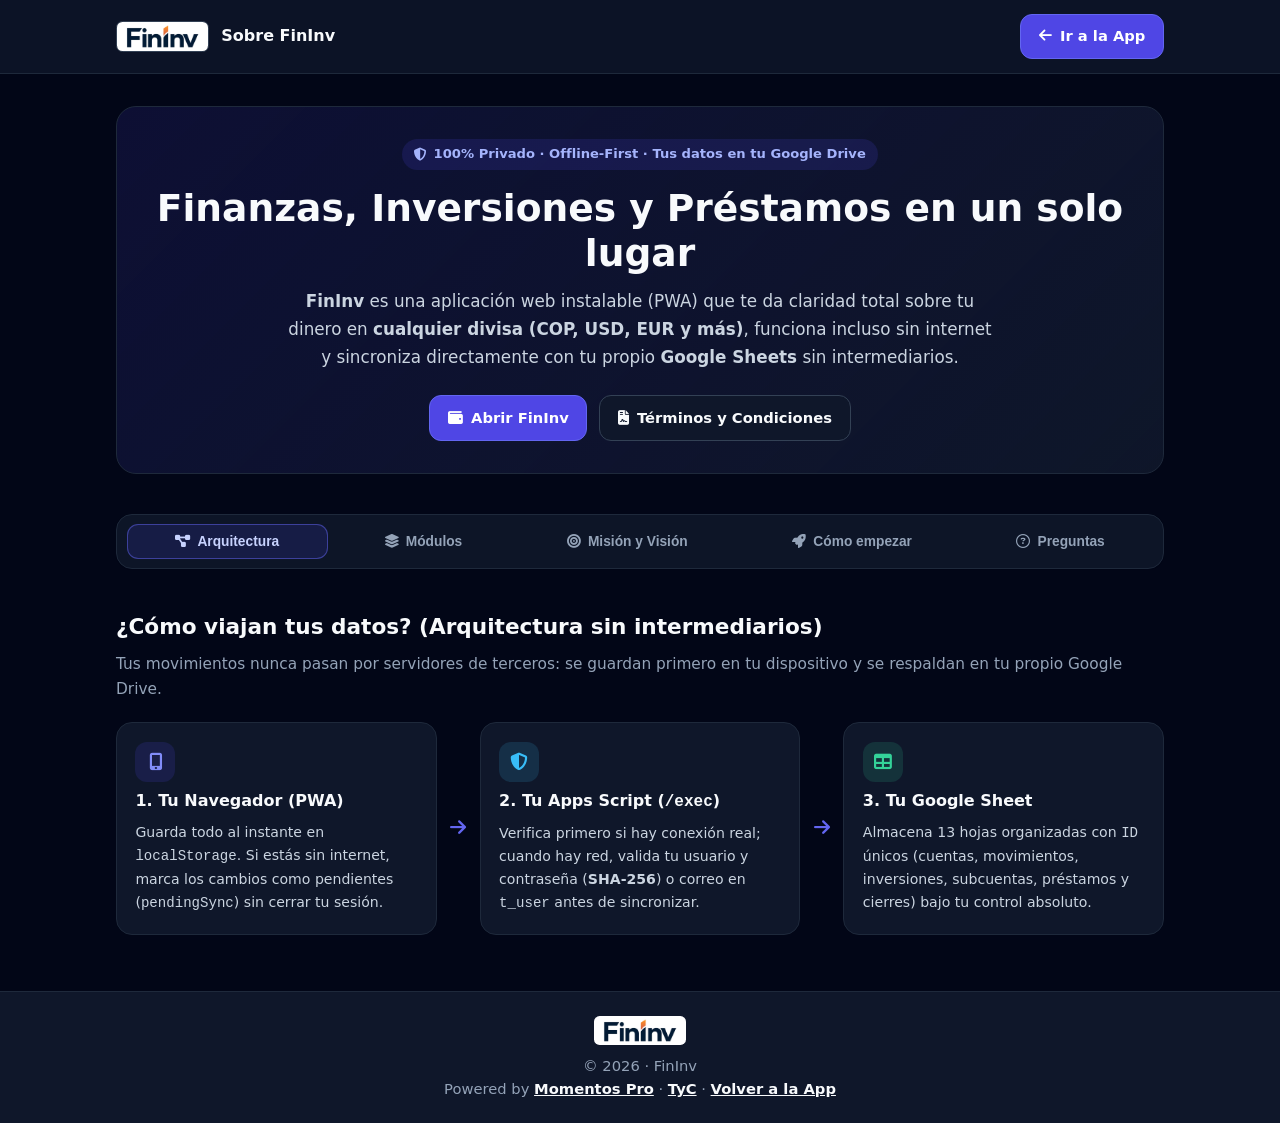
==== commit 5b195644: "20261120110552pm" ====
--- a/sobre/index.html
+++ b/sobre/index.html
@@ -67,64 +67,27 @@
   </header>
 
   <main class="sobre-main">
-    <!-- Hero con Mini-Dashboard Visual -->
-    <section class="sobre-hero sobre-hero-split">
-      <div>
-        <div class="sobre-badge">
-          <i class="fa-solid fa-shield-halved"></i>
-          <span>100% Privado · Offline-First · Tus datos en tu Google Drive</span>
-        </div>
-        <h1>Finanzas, Inversiones y Préstamos en un solo lugar</h1>
-        <p style="margin:0">
-          <strong>FinInv</strong> es una aplicación web instalable (PWA) que te da claridad total sobre tu dinero en
-          <strong>cualquier divisa (COP, USD, EUR y más)</strong>, funciona incluso sin internet y sincroniza directamente con tu propio <strong>Google Sheets</strong> sin intermediarios.
-        </p>
-        <div class="sobre-hero-actions">
-          <a href="/" class="sobre-btn primary">
-            <i class="fa-solid fa-wallet"></i>
-            <span>Abrir FinInv</span>
-          </a>
-          <a href="/tyc/" class="sobre-btn">
-            <i class="fa-solid fa-file-contract"></i>
-            <span>Términos y Condiciones</span>
-          </a>
-        </div>
-      </div>
-
-      <!-- Maqueta visual del ecosistema FinInv -->
-      <aside class="sobre-mockup" aria-label="Vista previa visual de FinInv">
-        <div class="sobre-mockup-top">
-          <div class="sobre-mockup-dots"><span></span><span></span><span></span></div>
-          <div class="sobre-mockup-pills">
-            <span class="sobre-pill active"><i class="fa-solid fa-wallet"></i> Finanzas</span>
-            <span class="sobre-pill violet"><i class="fa-solid fa-arrow-trend-up"></i> Inversiones</span>
-            <span class="sobre-pill emerald"><i class="fa-solid fa-hand-holding-dollar"></i> Préstamos</span>
-          </div>
-        </div>
-        <div class="sobre-mockup-grid">
-          <div class="sobre-mockup-stat">
-            <small>Liquidez operativa</small>
-            <strong style="color:var(--emerald)">$ 2.850.000</strong>
-          </div>
-          <div class="sobre-mockup-stat">
-            <small>Portafolio Inversiones</small>
-            <strong style="color:var(--violet)">USD $1,140.37</strong>
-          </div>
-          <div class="sobre-mockup-stat">
-            <small>Termómetro TC</small>
-            <strong style="color:var(--sky)">Al día · Cubierta</strong>
-          </div>
-          <div class="sobre-mockup-stat">
-            <small>Préstamos por cobrar</small>
-            <strong style="color:var(--text-strong)">3 / 6 cuotas</strong>
-            <div class="sobre-progress"><span style="width:50%"></span></div>
-          </div>
-        </div>
-        <div class="sobre-mini-row" style="padding-top:0.25rem;border-top:1px solid var(--border);color:var(--text-muted);font-size:0.76rem">
-          <span><i class="fa-solid fa-signal" style="color:var(--emerald);margin-right:0.35rem"></i>Sincronizado con tu Google Sheet</span>
-          <span class="sobre-pill sky">Multi-divisa</span>
-        </div>
-      </aside>
+    <!-- Hero -->
+    <section class="sobre-hero">
+      <div class="sobre-badge">
+        <i class="fa-solid fa-shield-halved"></i>
+        <span>100% Privado · Offline-First · Tus datos en tu Google Drive</span>
+      </div>
+      <h1>Finanzas, Inversiones y Préstamos en un solo lugar</h1>
+      <p>
+        <strong>FinInv</strong> es una aplicación web instalable (PWA) que te da claridad total sobre tu dinero en
+        <strong>cualquier divisa (COP, USD, EUR y más)</strong>, funciona incluso sin internet y sincroniza directamente con tu propio <strong>Google Sheets</strong> sin intermediarios.
+      </p>
+      <div class="sobre-hero-actions">
+        <a href="/" class="sobre-btn primary">
+          <i class="fa-solid fa-wallet"></i>
+          <span>Abrir FinInv</span>
+        </a>
+        <a href="/tyc/" class="sobre-btn">
+          <i class="fa-solid fa-file-contract"></i>
+          <span>Términos y Condiciones</span>
+        </a>
+      </div>
     </section>
 
     <!-- Selector de secciones -->
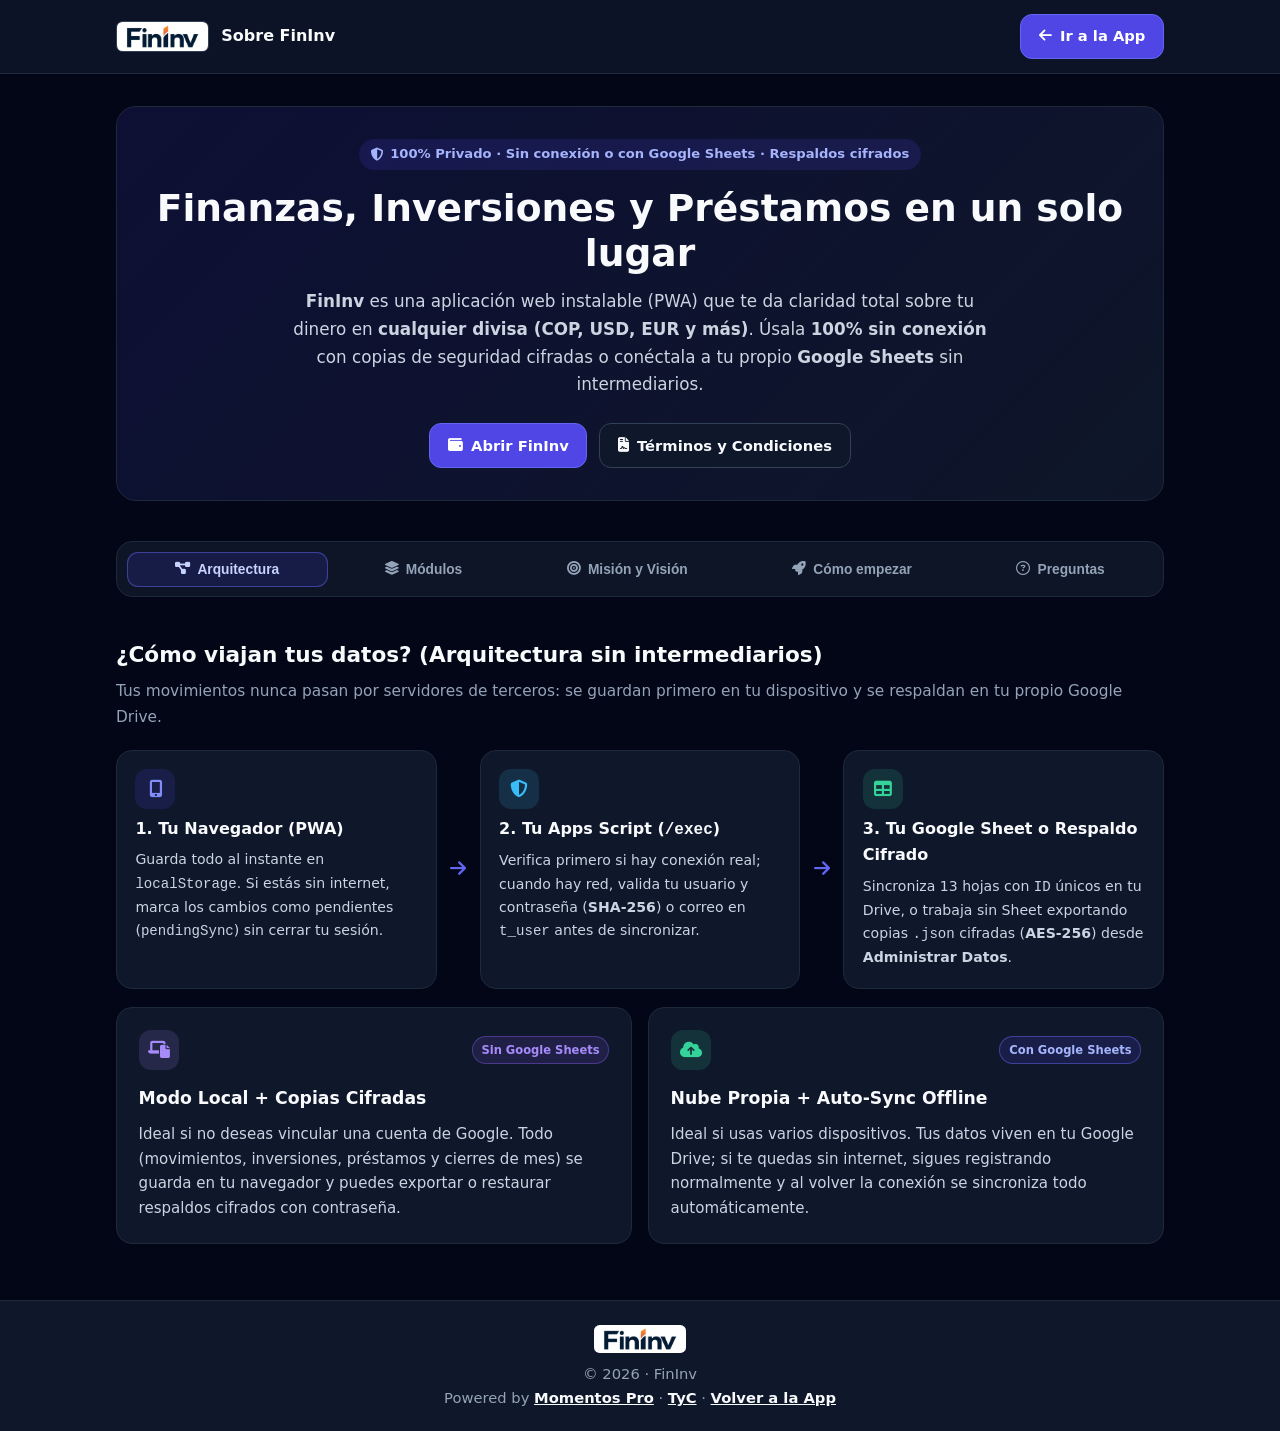
==== commit 0c1c0ab8: "20261120122429pm" ====
--- a/sobre/index.html
+++ b/sobre/index.html
@@ -71,12 +71,12 @@
     <section class="sobre-hero">
       <div class="sobre-badge">
         <i class="fa-solid fa-shield-halved"></i>
-        <span>100% Privado · Offline-First · Tus datos en tu Google Drive</span>
+        <span>100% Privado · Sin conexión o con Google Sheets · Respaldos cifrados</span>
       </div>
       <h1>Finanzas, Inversiones y Préstamos en un solo lugar</h1>
       <p>
         <strong>FinInv</strong> es una aplicación web instalable (PWA) que te da claridad total sobre tu dinero en
-        <strong>cualquier divisa (COP, USD, EUR y más)</strong>, funciona incluso sin internet y sincroniza directamente con tu propio <strong>Google Sheets</strong> sin intermediarios.
+        <strong>cualquier divisa (COP, USD, EUR y más)</strong>. Úsala <strong>100% sin conexión</strong> con copias de seguridad cifradas o conéctala a tu propio <strong>Google Sheets</strong> sin intermediarios.
       </p>
       <div class="sobre-hero-actions">
         <a href="/" class="sobre-btn primary">
@@ -128,9 +128,33 @@
 
         <article class="sobre-arch-node">
           <div class="sobre-card-icon emerald"><i class="fa-solid fa-table"></i></div>
-          <h3 style="margin:0;font-size:1rem;color:var(--text-strong)">3. Tu Google Sheet</h3>
+          <h3 style="margin:0;font-size:1rem;color:var(--text-strong)">3. Tu Google Sheet o Respaldo Cifrado</h3>
           <p style="margin:0;font-size:0.88rem;color:#cbd5e1">
-            Almacena 13 hojas organizadas con <code>ID</code> únicos (cuentas, movimientos, inversiones, subcuentas, préstamos y cierres) bajo tu control absoluto.
+            Sincroniza 13 hojas con <code>ID</code> únicos en tu Drive, o trabaja sin Sheet exportando copias <code>.json</code> cifradas (<strong>AES-256</strong>) desde <strong>Administrar Datos</strong>.
+          </p>
+        </article>
+      </div>
+
+      <div class="sobre-grid" style="margin-top:1.15rem">
+        <article class="sobre-card">
+          <div style="display:flex;align-items:center;justify-content:space-between;gap:0.5rem">
+            <div class="sobre-card-icon violet"><i class="fa-solid fa-laptop-file"></i></div>
+            <span class="sobre-pill violet">Sin Google Sheets</span>
+          </div>
+          <h3>Modo Local + Copias Cifradas</h3>
+          <p>
+            Ideal si no deseas vincular una cuenta de Google. Todo (movimientos, inversiones, préstamos y cierres de mes) se guarda en tu navegador y puedes exportar o restaurar respaldos cifrados con contraseña.
+          </p>
+        </article>
+
+        <article class="sobre-card">
+          <div style="display:flex;align-items:center;justify-content:space-between;gap:0.5rem">
+            <div class="sobre-card-icon emerald"><i class="fa-solid fa-cloud-arrow-up"></i></div>
+            <span class="sobre-pill active">Con Google Sheets</span>
+          </div>
+          <h3>Nube Propia + Auto-Sync Offline</h3>
+          <p>
+            Ideal si usas varios dispositivos. Tus datos viven en tu Google Drive; si te quedas sin internet, sigues registrando normalmente y al volver la conexión se sincroniza todo automáticamente.
           </p>
         </article>
       </div>
@@ -253,36 +277,95 @@
 
     <!-- Cómo empezar -->
     <section class="sobre-segment is-hidden" data-sobre-panel="empezar">
-      <h2 class="sobre-section-title">¿Cómo empezar en 3 pasos?</h2>
-      <p class="sobre-section-sub">En menos de dos minutos puedes tener tu control financiero funcionando.</p>
-      <div class="sobre-steps">
-        <div class="sobre-step">
-          <div class="sobre-step-num">1</div>
-          <h3>Configura tus cuentas</h3>
-          <p>Desde <strong>Cuentas y Conceptos</strong> ajusta tus cuentas de liquidez, tarjetas de crédito, créditos a cuotas y conceptos.</p>
-        </div>
-        <div class="sobre-step">
-          <div class="sobre-step-num">2</div>
-          <h3>Conecta tu Google Sheet (opcional)</h3>
-          <p>En <strong>Conectar Gmail</strong> pega la URL <code>/exec</code> de tu Google Apps Script y protege el acceso con usuario y contraseña.</p>
-        </div>
-        <div class="sobre-step">
-          <div class="sobre-step-num">3</div>
-          <h3>Registra y analiza</h3>
-          <p>Usa <strong>+ Nuevo movimiento</strong>, <strong>Inversiones</strong> o <strong>Préstamos</strong>; activa el modo privacidad (<i class="fa-regular fa-eye"></i>) cuando estés en público.</p>
-        </div>
+      <h2 class="sobre-section-title">¿Cómo empezar? Elige tu modo de trabajo</h2>
+      <p class="sobre-section-sub">
+        Despliega la opción que prefieras para ver el paso a paso completo. Ambos modos funcionan incluso sin internet.
+      </p>
+
+      <div class="sobre-faq">
+        <!-- Opción 1: Sin Google -->
+        <details>
+          <summary>
+            <span style="display:inline-flex;align-items:center;gap:0.65rem;flex-wrap:wrap">
+              <span class="sobre-pill violet"><i class="fa-solid fa-lock"></i> Sin Google</span>
+              <span>Usar FinInv en Modo Local con Copias Cifradas</span>
+            </span>
+          </summary>
+          <div style="margin-top:0.9rem;display:flex;flex-direction:column;gap:0.75rem">
+            <p style="margin:0;color:#cbd5e1">
+              Ideal si no deseas vincular una cuenta de Google. Toda tu información se guarda en el navegador de tu dispositivo y puedes respaldarla o moverla entre equipos mediante archivos cifrados.
+            </p>
+            <div class="sobre-mini-ui" style="gap:0.65rem">
+              <div class="sobre-flow-rule" style="align-items:flex-start;flex-direction:column;gap:0.25rem;padding:0.7rem 0.85rem">
+                <strong style="color:var(--text-strong)"><span class="sobre-pill violet" style="margin-right:0.35rem">1</span> Entra directo sin registrarte</strong>
+                <span style="color:#cbd5e1">Abre FinInv, acepta los Términos y Condiciones y empieza a usar la app de inmediato sin crear cuentas ni conectar hojas externas.</span>
+              </div>
+              <div class="sobre-flow-rule" style="align-items:flex-start;flex-direction:column;gap:0.25rem;padding:0.7rem 0.85rem">
+                <strong style="color:var(--text-strong)"><span class="sobre-pill violet" style="margin-right:0.35rem">2</span> Configura tus cuentas y registra movimientos</strong>
+                <span style="color:#cbd5e1">Ajusta tus cuentas de liquidez, tarjetas y conceptos en <strong>Cuentas y Conceptos</strong>. Todo lo que agregues, edites o cierres (movimientos, inversiones, préstamos y cierres de mes) se guarda al instante en <code>localStorage</code>.</span>
+              </div>
+              <div class="sobre-flow-rule" style="align-items:flex-start;flex-direction:column;gap:0.25rem;padding:0.7rem 0.85rem">
+                <strong style="color:var(--text-strong)"><span class="sobre-pill violet" style="margin-right:0.35rem">3</span> Crea o restaura copias cifradas entre dispositivos</strong>
+                <span style="color:#cbd5e1">En <strong>Administrar Datos → Copia de Seguridad</strong>, ingresa una contraseña (mín. 4 caracteres) para cifrar tu archivo <code>.json</code> (AES-GCM 256 bits) y elige <strong>Descargar</strong> o <strong>Compartir</strong>. Para abrirlo en otro equipo, usa <strong>Restaurar copia</strong> e ingresa la misma contraseña.</span>
+              </div>
+            </div>
+          </div>
+        </details>
+
+        <!-- Opción 2: Conectado a Google -->
+        <details>
+          <summary>
+            <span style="display:inline-flex;align-items:center;gap:0.65rem;flex-wrap:wrap">
+              <span class="sobre-pill active"><i class="fa-solid fa-table"></i> Conectado a Google</span>
+              <span>Configurar tu Google Sheet desde cero y sincronizar</span>
+            </span>
+          </summary>
+          <div style="margin-top:0.9rem;display:flex;flex-direction:column;gap:0.75rem">
+            <p style="margin:0;color:#cbd5e1">
+              Ideal si usas varios dispositivos (celular y computador) y quieres que tus datos vivan en tu propio <strong>Google Drive</strong> con sincronización automática incluso si trabajas temporalmente sin internet.
+            </p>
+            <div class="sobre-mini-ui" style="gap:0.65rem">
+              <div class="sobre-flow-rule" style="align-items:flex-start;flex-direction:column;gap:0.25rem;padding:0.7rem 0.85rem">
+                <strong style="color:var(--text-strong)"><span class="sobre-pill active" style="margin-right:0.35rem">1</span> Crea tu hoja de cálculo en Google Drive</strong>
+                <span style="color:#cbd5e1">Ingresa a Google Sheets y crea una <strong>hoja de cálculo en blanco</strong> (por ejemplo, <em>FinInv Personal</em>). No necesitas crear columnas ni pestañas manualmente; FinInv las generará por ti.</span>
+              </div>
+              <div class="sobre-flow-rule" style="align-items:flex-start;flex-direction:column;gap:0.25rem;padding:0.7rem 0.85rem">
+                <strong style="color:var(--text-strong)"><span class="sobre-pill active" style="margin-right:0.35rem">2</span> Pega el código en Apps Script</strong>
+                <span style="color:#cbd5e1">Dentro de tu hoja, abre el menú <strong>Extensiones &gt; Apps Script</strong>. Borra el código inicial y pega el contenido de <code>Code.gs</code> (puedes copiarlo con un clic usando el botón <strong>Copiar Code.gs</strong> dentro del modal de conexión de FinInv). Guarda el proyecto.</span>
+              </div>
+              <div class="sobre-flow-rule" style="align-items:flex-start;flex-direction:column;gap:0.25rem;padding:0.7rem 0.85rem">
+                <strong style="color:var(--text-strong)"><span class="sobre-pill active" style="margin-right:0.35rem">3</span> Implementa como Aplicación web y copia el enlace</strong>
+                <span style="color:#cbd5e1">Haz clic en <strong>Implementar &gt; Nueva implementación</strong>, elige tipo <strong>Aplicación web</strong>, en <em>Ejecutar como</em> selecciona <strong>Yo</strong> y en <em>Quién tiene acceso</em> selecciona <strong>Cualquier persona</strong> (tus datos siguen protegidos por tus credenciales en <code>t_user</code>). Autoriza los permisos de Google y copia la URL terminada en <code>/exec</code>.</span>
+              </div>
+              <div class="sobre-flow-rule" style="align-items:flex-start;flex-direction:column;gap:0.25rem;padding:0.7rem 0.85rem">
+                <strong style="color:var(--text-strong)"><span class="sobre-pill active" style="margin-right:0.35rem">4</span> Vincula tu proyecto en FinInv</strong>
+                <span style="color:#cbd5e1">En FinInv abre <strong>Conectar Sheet</strong>, selecciona <strong>Proyecto nuevo</strong>, pega primero tu enlace <code>/exec</code>, luego configura tu <strong>correo</strong> o <strong>usuario y contraseña</strong> y pulsa conectar. La app creará automáticamente las 13 hojas necesarias en tu Google Sheet.</span>
+              </div>
+              <div class="sobre-flow-rule" style="align-items:flex-start;flex-direction:column;gap:0.25rem;padding:0.7rem 0.85rem">
+                <strong style="color:var(--text-strong)"><span class="sobre-pill active" style="margin-right:0.35rem">5</span> Abre en otros dispositivos y trabaja offline</strong>
+                <span style="color:#cbd5e1">En otro celular o PC solo elige <strong>Proyecto existente</strong>, pega el mismo enlace <code>/exec</code> e inicia sesión. Si te quedas sin internet, tus cambios se guardan localmente (<code>pendingSync</code>) y se suben solos al volver la conexión.</span>
+              </div>
+            </div>
+          </div>
+        </details>
       </div>
     </section>
 
     <!-- Preguntas Frecuentes -->
     <section class="sobre-segment is-hidden" data-sobre-panel="faq">
       <h2 class="sobre-section-title">Preguntas frecuentes</h2>
-      <p class="sobre-section-sub">Respuestas rápidas sobre privacidad, modo sin conexión y funcionamiento.</p>
+      <p class="sobre-section-sub">Respuestas rápidas sobre privacidad, copias cifradas, modo sin conexión y funcionamiento.</p>
       <div class="sobre-faq">
         <details>
-          <summary>¿Qué pasa si registro un movimiento cuando no tengo internet?</summary>
-          <p>
-            El movimiento se guarda al instante en tu dispositivo (<code>localStorage</code>) y se marca como pendiente de envío (<code>pendingSync</code>) sin cerrar tu sesión. En cuanto recuperes la conexión, la app sincroniza automáticamente los cambios con tu Google Sheet.
+          <summary>¿Puedo usar FinInv sin conectarme nunca a Google Sheets?</summary>
+          <p>
+            Sí. Todos los módulos funcionan al 100% en modo local guardando tu información en el navegador. Cuando quieras respaldar tus datos o pasarlos a otro dispositivo, entra a <strong>Administrar Datos → Copia de Seguridad</strong>, protege tu archivo <code>.json</code> con una contraseña (cifrado AES-GCM 256 bits) y descárgalo o compártelo directamente.
+          </p>
+        </details>
+        <details>
+          <summary>¿Qué pasa si registro o cierro el mes cuando no tengo internet?</summary>
+          <p>
+            Cualquier movimiento, inversión, préstamo o cierre de mes se guarda al instante en tu dispositivo (<code>localStorage</code>). Si estás conectado a un Sheet, queda marcado como pendiente (<code>pendingSync</code>) sin cerrar tu sesión y se sincroniza automáticamente en cuanto recuperes internet.
           </p>
         </details>
         <details>
@@ -294,7 +377,7 @@
         <details>
           <summary>¿Momentos Pro puede ver mis saldos, movimientos o contraseñas?</summary>
           <p>
-            No. FinInv no tiene servidores propios de base de datos. Tu información vive exclusivamente en tu navegador y en tu propio Google Sheet, y tu contraseña se valida directamente contra tu hoja <code>t_user</code> usando hash SHA-256.
+            No. FinInv no tiene servidores propios de base de datos. Tu información vive exclusivamente en tu navegador y en tu propio Google Sheet; tu acceso se valida contra tu hoja <code>t_user</code> (SHA-256) y las copias de seguridad se cifran localmente en tu dispositivo sin enviar la contraseña a ningún servidor.
           </p>
         </details>
       </div>
